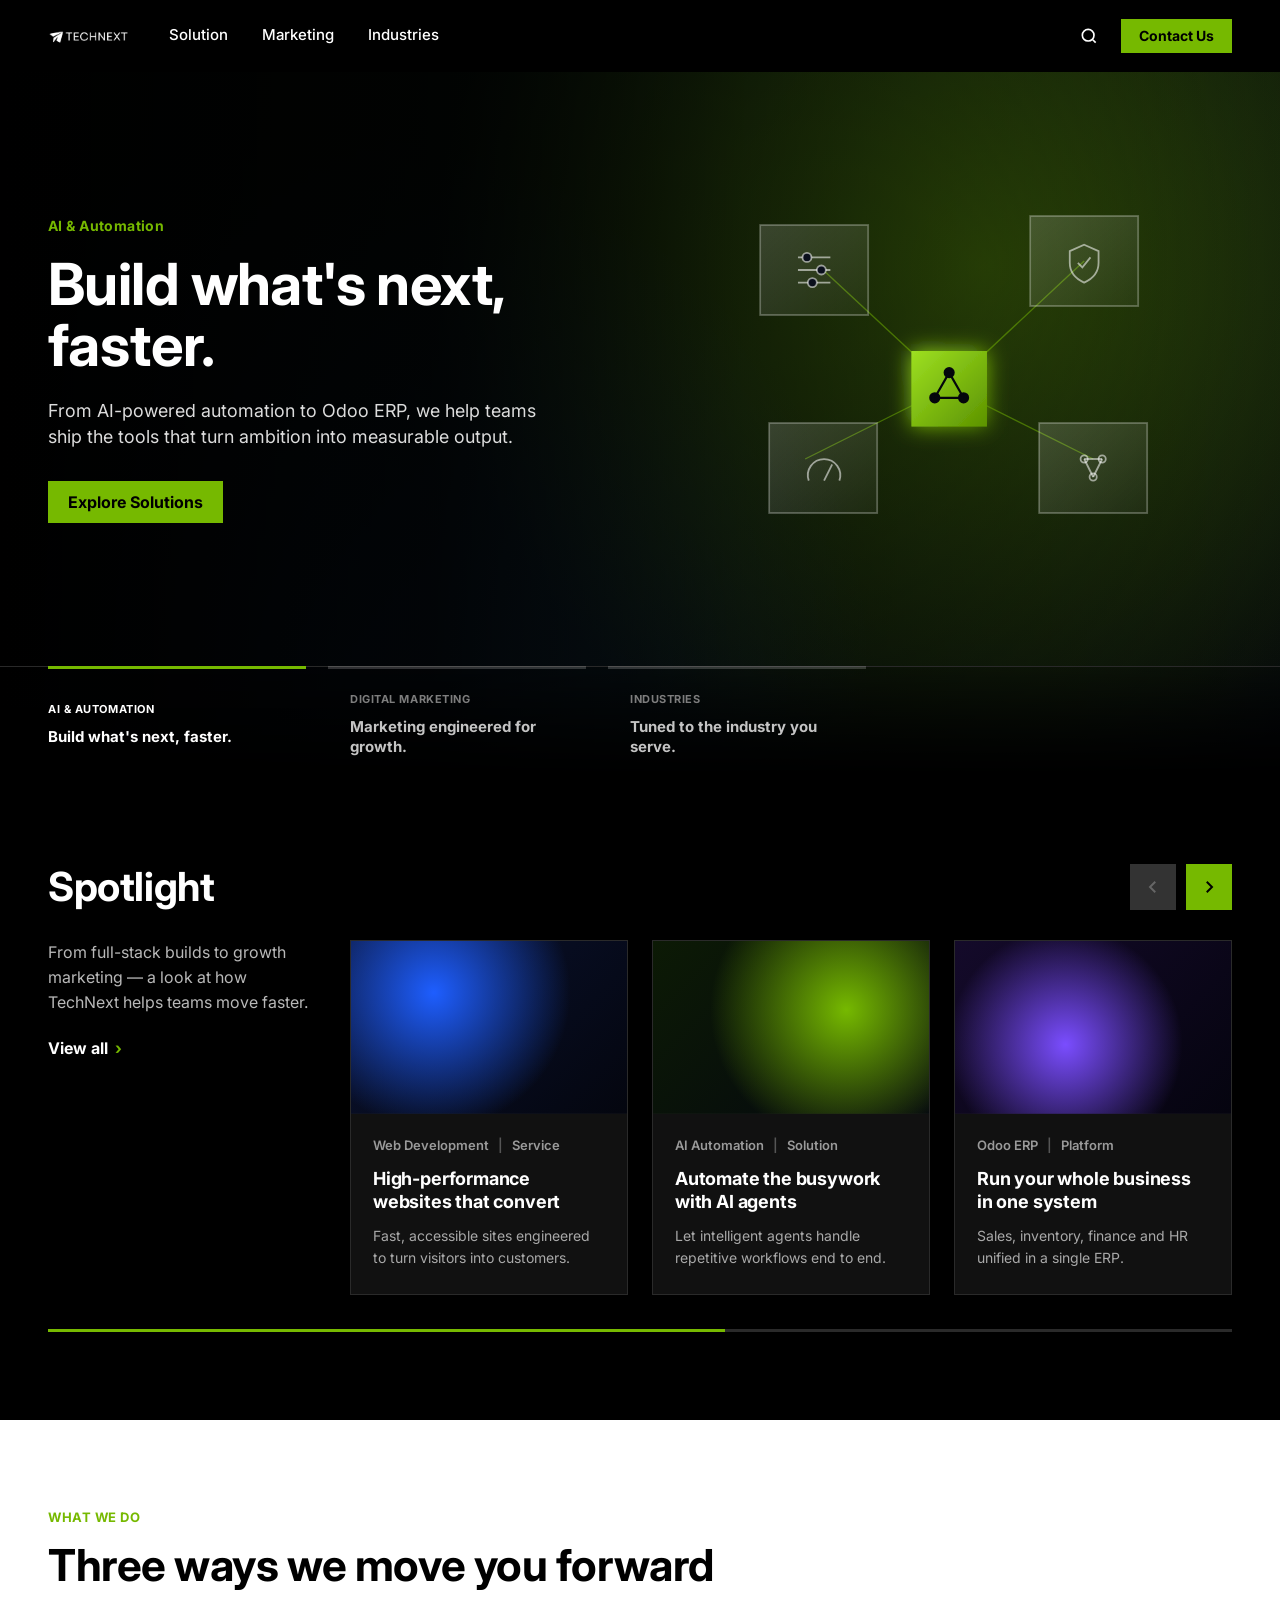
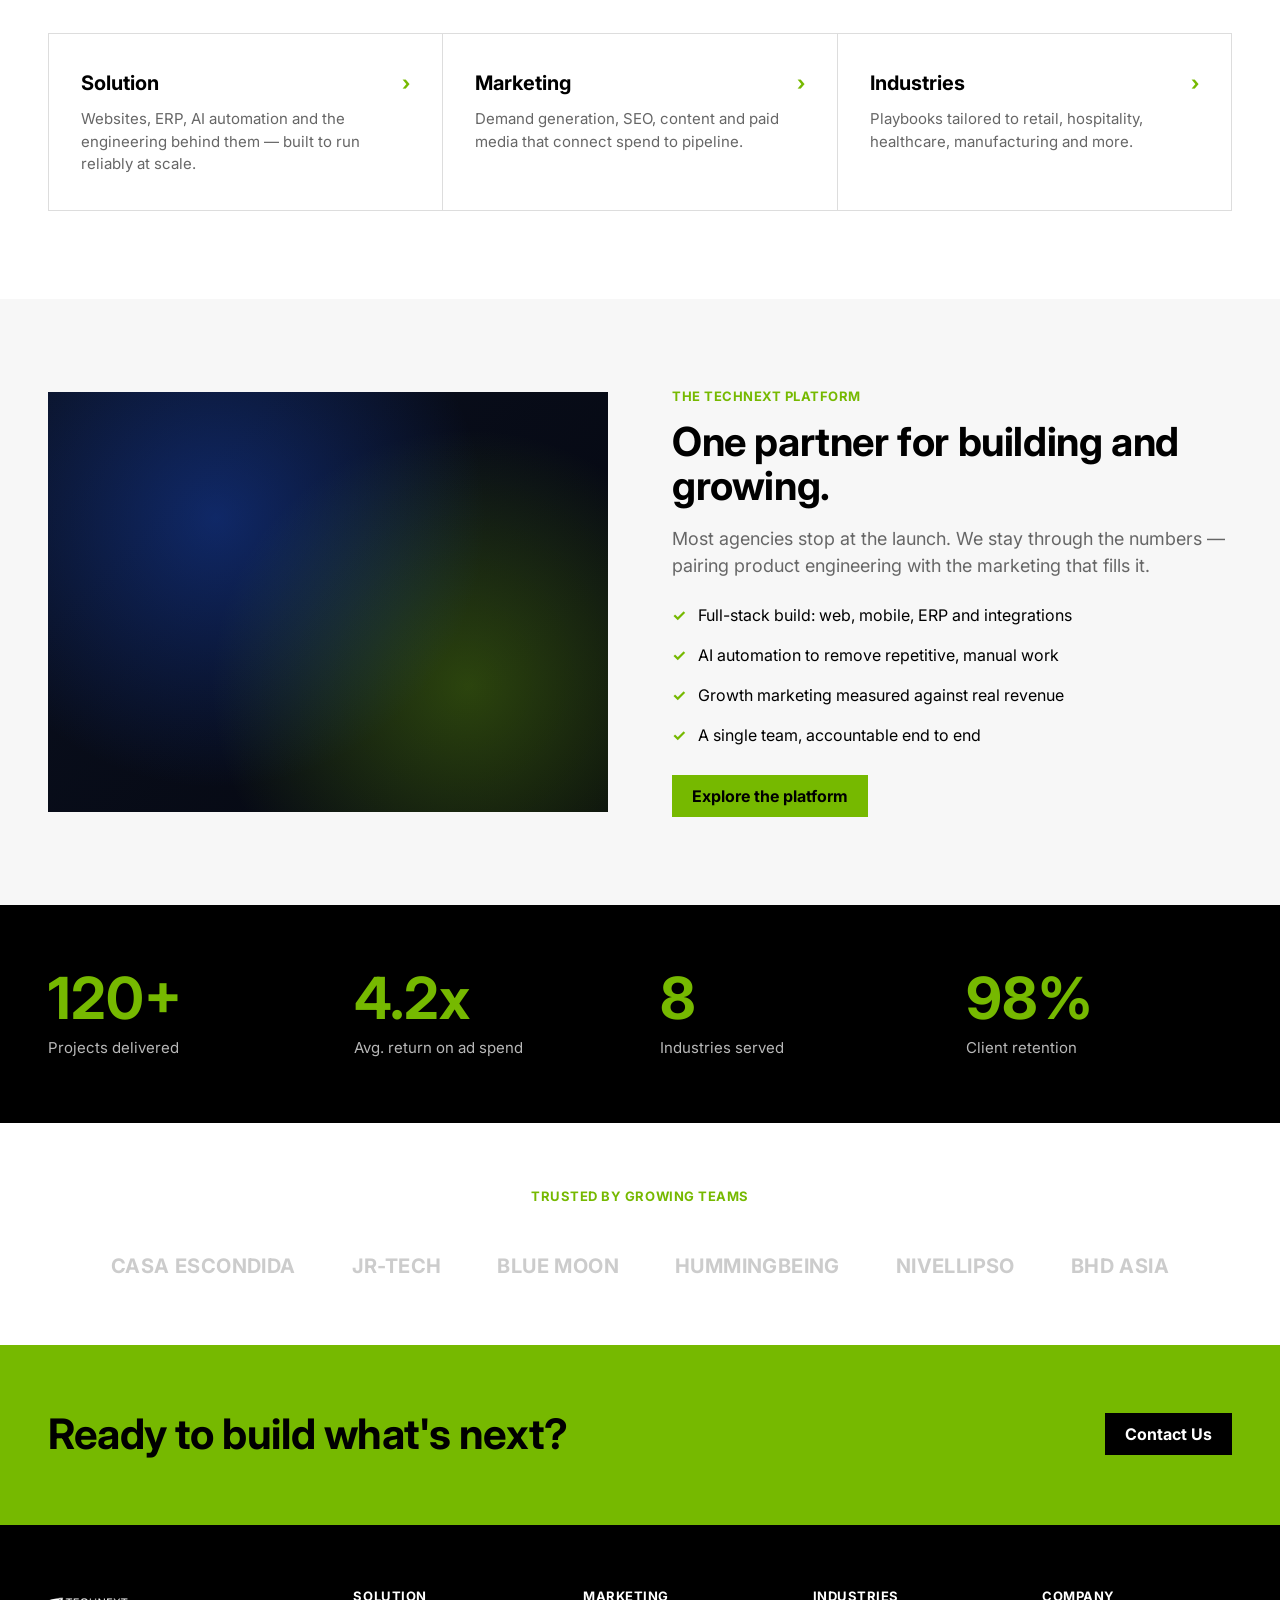
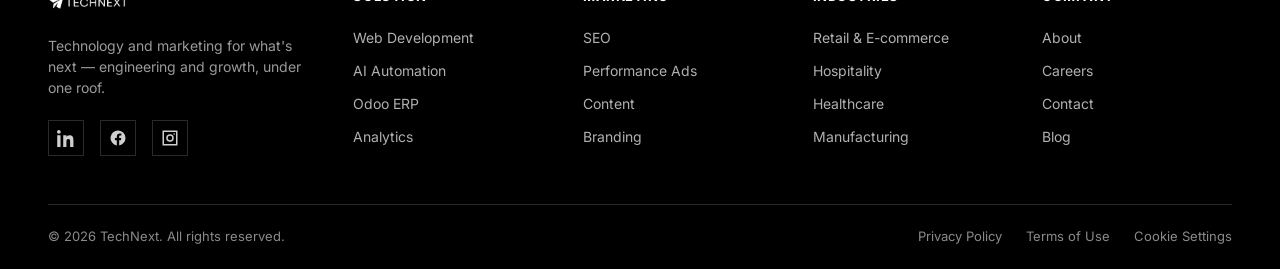
==== index.html @ 310c5b6b "TechNext Website v3 — NVIDIA-style site (home, solution, marketing, industries, contact, privacy, te" ====
<!DOCTYPE html>
<html lang="en">
<head>
<meta charset="UTF-8" />
<meta name="viewport" content="width=device-width, initial-scale=1.0" />
<title>TechNext — Technology & Marketing for What's Next</title>
<meta name="description" content="TechNext builds websites, ERP, AI automation and growth marketing for ambitious businesses across Southeast Asia." />
<link rel="preconnect" href="https://fonts.googleapis.com" />
<link rel="preconnect" href="https://fonts.gstatic.com" crossorigin />
<link href="https://fonts.googleapis.com/css2?family=Inter:wght@400;500;600;700;800&display=swap" rel="stylesheet" />
<link rel="stylesheet" href="css/style.css" />
</head>
<body>

<!-- ===================== HEADER ===================== -->
<header class="header" data-header>
  <div class="header__inner">
    <a class="brand" href="index.html" aria-label="TechNext home">
      <img src="assets/technext-logo-white.png" alt="TechNext" />
    </a>
    <nav class="nav">
      <a href="solution.html">Solution</a>
      <a href="marketing.html">Marketing</a>
      <a href="industries.html">Industries</a>
    </nav>
    <div class="header__right">
      <a href="#" class="icon-btn" aria-label="Search">
        <svg width="20" height="20" viewBox="0 0 24 24" fill="none" stroke="currentColor" stroke-width="2"><circle cx="11" cy="11" r="7"/><path d="m20 20-3.5-3.5"/></svg>
      </a>
      <a href="contact.html" class="btn btn--primary">Contact Us</a>
    </div>
    <button class="hamburger" data-drawer-open aria-label="Open menu">
      <svg width="26" height="26" viewBox="0 0 24 24" fill="none" stroke="currentColor" stroke-width="2"><path d="M3 6h18M3 12h18M3 18h18"/></svg>
    </button>
  </div>
</header>

<!-- mobile drawer -->
<div class="drawer" data-drawer>
  <div class="drawer__panel">
    <div class="drawer__head">
      <img src="assets/technext-logo-white.png" alt="TechNext" />
      <button class="icon-btn" data-drawer-close aria-label="Close menu">
        <svg width="26" height="26" viewBox="0 0 24 24" fill="none" stroke="currentColor" stroke-width="2"><path d="M6 6l12 12M18 6L6 18"/></svg>
      </button>
    </div>
    <nav class="drawer__nav">
      <a href="solution.html">Solution</a>
      <a href="marketing.html">Marketing</a>
      <a href="industries.html">Industries</a>
    </nav>
    <a href="contact.html" class="btn btn--primary" data-drawer-close>Contact Us</a>
  </div>
</div>

<!-- ===================== HERO (homepage transition) ===================== -->
<section class="hero" data-hero aria-label="Featured">
  <!-- per-category background images (cross-fade with the active slide) -->
  <div class="hero__bg active" style="background-image:radial-gradient(circle at 74% 30%,#76b90066,transparent 46%),radial-gradient(circle at 28% 82%,#1e5eff33,transparent 45%),linear-gradient(120deg,#04100a 0%,#0a150d 55%,#04060c 100%);"></div>
  <div class="hero__bg" style="background-image:radial-gradient(circle at 76% 34%,#00b3c666,transparent 46%),radial-gradient(circle at 24% 78%,#1e5eff44,transparent 45%),linear-gradient(120deg,#04101a 0%,#06121c 55%,#03060c 100%);"></div>
  <div class="hero__bg" style="background-image:radial-gradient(circle at 70% 28%,#7a4dff66,transparent 46%),radial-gradient(circle at 28% 80%,#1e5eff44,transparent 45%),linear-gradient(120deg,#0a0820 0%,#080b1c 55%,#040209 100%);"></div>
  <div class="hero__scrim"></div>
  <div class="hero__inner">
    <div class="hero__stage">
      <!-- slide 1 -->
      <div class="hero__slide active">
        <div class="hero__cat">AI &amp; Automation</div>
        <h1 class="hero__title">Build what's next, faster.</h1>
        <p class="hero__desc">From AI-powered automation to Odoo ERP, we help teams ship the tools that turn ambition into measurable output.</p>
        <div class="hero__cta"><a href="solution.html" class="btn btn--primary">Explore Solutions</a></div>
      </div>
      <!-- slide 2 -->
      <div class="hero__slide">
        <div class="hero__cat">Digital Marketing</div>
        <h1 class="hero__title">Marketing engineered for growth.</h1>
        <p class="hero__desc">Performance campaigns, content and SEO built on data — so every dollar you spend is one you can trace to results.</p>
        <div class="hero__cta"><a href="marketing.html" class="btn btn--primary">See Marketing</a></div>
      </div>
      <!-- slide 3 -->
      <div class="hero__slide">
        <div class="hero__cat">Industries</div>
        <h1 class="hero__title">Tuned to the industry you serve.</h1>
        <p class="hero__desc">Retail, hospitality, healthcare and manufacturing — solutions shaped around how your sector actually works.</p>
        <div class="hero__cta"><a href="industries.html" class="btn btn--primary">View Industries</a></div>
      </div>
    </div>

    <!-- right visual: glass panels + glowing core (approximates NVIDIA's composite) -->
    <div class="hero__viz" aria-hidden="true">
      <svg viewBox="0 0 560 460" xmlns="http://www.w3.org/2000/svg">
        <defs>
          <linearGradient id="glass" x1="0" y1="0" x2="1" y2="1">
            <stop offset="0" stop-color="#ffffff" stop-opacity=".16"/>
            <stop offset="1" stop-color="#ffffff" stop-opacity=".04"/>
          </linearGradient>
          <linearGradient id="core" x1="0" y1="0" x2="1" y2="1">
            <stop offset="0" stop-color="#9de021"/>
            <stop offset="1" stop-color="#5c9300"/>
          </linearGradient>
          <filter id="glow" x="-50%" y="-50%" width="200%" height="200%">
            <feGaussianBlur stdDeviation="12" result="b"/><feMerge><feMergeNode in="b"/><feMergeNode in="SourceGraphic"/></feMerge>
          </filter>
        </defs>
        <!-- connecting lines -->
        <g stroke="#76b900" stroke-opacity=".5" stroke-width="1.5" fill="none">
          <path d="M140 120 L280 250"/><path d="M430 110 L280 250"/>
          <path d="M120 330 L280 250"/><path d="M440 330 L280 250"/>
        </g>
        <!-- glass panels with line icons -->
        <g stroke="#ffffff" stroke-opacity=".55" stroke-width="2" fill="none">
          <rect x="70" y="70" width="120" height="100" fill="url(#glass)" stroke="#ffffff" stroke-opacity=".28"/>
          <g transform="translate(112,102)"><line x1="0" y1="4" x2="36" y2="4"/><circle cx="10" cy="4" r="5" fill="#0a0f1c"/><line x1="0" y1="18" x2="36" y2="18"/><circle cx="26" cy="18" r="5" fill="#0a0f1c"/><line x1="0" y1="32" x2="36" y2="32"/><circle cx="16" cy="32" r="5" fill="#0a0f1c"/></g>
          <rect x="370" y="60" width="120" height="100" fill="url(#glass)" stroke="#ffffff" stroke-opacity=".28"/>
          <g transform="translate(412,90)"><path d="M18 2 L34 9 V22 C34 33 27 40 18 44 C9 40 2 33 2 22 V9 Z"/><path d="M11 22 l5 5 l9 -11"/></g>
          <rect x="80" y="290" width="120" height="100" fill="url(#glass)" stroke="#ffffff" stroke-opacity=".28"/>
          <g transform="translate(122,320)"><path d="M2 34 A18 18 0 1 1 36 34" /><line x1="19" y1="34" x2="28" y2="16"/></g>
          <rect x="380" y="290" width="120" height="100" fill="url(#glass)" stroke="#ffffff" stroke-opacity=".28"/>
          <g transform="translate(422,320)"><circle cx="8" cy="10" r="4"/><circle cx="28" cy="10" r="4"/><circle cx="18" cy="30" r="4"/><line x1="8" y1="10" x2="28" y2="10"/><line x1="8" y1="10" x2="18" y2="30"/><line x1="28" y1="10" x2="18" y2="30"/></g>
        </g>
        <!-- glowing core -->
        <g filter="url(#glow)">
          <rect x="238" y="210" width="84" height="84" fill="url(#core)"/>
        </g>
        <g stroke="#04060c" stroke-width="2.4" fill="none" transform="translate(280,252)">
          <circle cx="0" cy="-18" r="5" fill="#04060c"/><circle cx="-16" cy="10" r="5" fill="#04060c"/><circle cx="16" cy="10" r="5" fill="#04060c"/>
          <path d="M0 -18 L-16 10 M0 -18 L16 10 M-16 10 L16 10"/>
        </g>
      </svg>
    </div>
  </div>

  <!-- bottom story strip = the transition control -->
  <div class="hero__strip">
    <div class="hero__strip-inner">
      <button class="hero__tab active" type="button">
        <span class="bar"><span></span></span>
        <span class="t-cat">AI &amp; Automation</span>
        <span class="t-hl">Build what's next, faster.</span>
      </button>
      <button class="hero__tab" type="button">
        <span class="bar"><span></span></span>
        <span class="t-cat">Digital Marketing</span>
        <span class="t-hl">Marketing engineered for growth.</span>
      </button>
      <button class="hero__tab" type="button">
        <span class="bar"><span></span></span>
        <span class="t-cat">Industries</span>
        <span class="t-hl">Tuned to the industry you serve.</span>
      </button>
    </div>
  </div>
</section>

<!-- ===================== SPOTLIGHT CAROUSEL ===================== -->
<section class="section spotlight bg-dark">
  <div class="container">
    <div class="carousel reveal" data-carousel>
      <div class="spotlight__head">
        <h2>Spotlight</h2>
        <div class="carousel__nav">
          <button class="carousel__btn carousel__btn--prev" aria-label="Previous"><svg width="18" height="18" viewBox="0 0 24 24" fill="none" stroke="currentColor" stroke-width="2.6"><path d="M15 5l-7 7 7 7"/></svg></button>
          <button class="carousel__btn carousel__btn--next" aria-label="Next"><svg width="18" height="18" viewBox="0 0 24 24" fill="none" stroke="currentColor" stroke-width="2.6"><path d="M9 5l7 7-7 7"/></svg></button>
        </div>
      </div>
      <div class="carousel__viewport">
        <div class="carousel__track">

          <div class="carousel__intro">
            <p>From full-stack builds to growth marketing — a look at how TechNext helps teams move faster.</p>
            <a href="solution.html" class="btn-link">View all <span class="arw">&rsaquo;</span></a>
          </div>

          <a class="card" href="solution.html">
            <div class="card__media"><div class="img" style="background-image:radial-gradient(circle at 30% 30%,#1e5eff,transparent 60%),linear-gradient(135deg,#0a1230,#04060f);"></div></div>
            <div class="card__body">
              <div class="card__meta">Web Development <span class="sep">|</span> Service</div>
              <h3 class="card__title">High-performance websites that convert</h3>
              <p class="card__desc">Fast, accessible sites engineered to turn visitors into customers.</p>
            </div>
          </a>

          <a class="card" href="solution.html">
            <div class="card__media"><div class="img" style="background-image:radial-gradient(circle at 70% 40%,#76b900,transparent 62%),linear-gradient(135deg,#0c1a05,#04070f);"></div></div>
            <div class="card__body">
              <div class="card__meta">AI Automation <span class="sep">|</span> Solution</div>
              <h3 class="card__title">Automate the busywork with AI agents</h3>
              <p class="card__desc">Let intelligent agents handle repetitive workflows end to end.</p>
            </div>
          </a>

          <a class="card" href="solution.html">
            <div class="card__media"><div class="img" style="background-image:radial-gradient(circle at 40% 60%,#7a4dff,transparent 60%),linear-gradient(135deg,#140a2a,#05040f);"></div></div>
            <div class="card__body">
              <div class="card__meta">Odoo ERP <span class="sep">|</span> Platform</div>
              <h3 class="card__title">Run your whole business in one system</h3>
              <p class="card__desc">Sales, inventory, finance and HR unified in a single ERP.</p>
            </div>
          </a>

          <a class="card" href="marketing.html">
            <div class="card__media"><div class="img" style="background-image:radial-gradient(circle at 60% 30%,#00b3c6,transparent 60%),linear-gradient(135deg,#04181c,#04070f);"></div></div>
            <div class="card__body">
              <div class="card__meta">Performance Ads <span class="sep">|</span> Marketing</div>
              <h3 class="card__title">Paid media that pays its way back</h3>
              <p class="card__desc">Campaigns managed to ROAS, not vanity metrics.</p>
            </div>
          </a>

          <a class="card" href="marketing.html">
            <div class="card__media"><div class="img" style="background-image:radial-gradient(circle at 35% 45%,#ff5a3c,transparent 60%),linear-gradient(135deg,#210a06,#0a0407);"></div></div>
            <div class="card__body">
              <div class="card__meta">Branding <span class="sep">|</span> Service</div>
              <h3 class="card__title">Identity systems built to scale</h3>
              <p class="card__desc">Logos, guidelines and assets that stay consistent everywhere.</p>
            </div>
          </a>

          <a class="card" href="solution.html">
            <div class="card__media"><div class="img" style="background-image:radial-gradient(circle at 65% 55%,#76b900,transparent 60%),linear-gradient(135deg,#08130a,#04060c);"></div></div>
            <div class="card__body">
              <div class="card__meta">Analytics <span class="sep">|</span> Solution</div>
              <h3 class="card__title">See what's working, in real time</h3>
              <p class="card__desc">Dashboards that turn scattered data into clear decisions.</p>
            </div>
          </a>

        </div>
      </div>
      <div class="carousel__progress"><span></span></div>
    </div>
  </div>
</section>

<!-- ===================== QUICK LINKS ===================== -->
<section class="section">
  <div class="container">
    <div class="section-head reveal">
      <div class="eyebrow">What we do</div>
      <h2>Three ways we move you forward</h2>
    </div>
    <div class="qlinks reveal">
      <a class="qlink" href="solution.html">
        <div class="qlink__title">Solution <span class="arw">&rsaquo;</span></div>
        <p>Websites, ERP, AI automation and the engineering behind them — built to run reliably at scale.</p>
      </a>
      <a class="qlink" href="marketing.html">
        <div class="qlink__title">Marketing <span class="arw">&rsaquo;</span></div>
        <p>Demand generation, SEO, content and paid media that connect spend to pipeline.</p>
      </a>
      <a class="qlink" href="industries.html">
        <div class="qlink__title">Industries <span class="arw">&rsaquo;</span></div>
        <p>Playbooks tailored to retail, hospitality, healthcare, manufacturing and more.</p>
      </a>
    </div>
  </div>
</section>

<!-- ===================== FEATURE SPLIT ===================== -->
<section class="section bg-gray">
  <div class="container">
    <div class="split">
      <div class="split__media reveal" style="background-image:radial-gradient(circle at 30% 30%,#1e5eff55,transparent 55%),radial-gradient(circle at 75% 70%,#76b90055,transparent 50%),linear-gradient(135deg,#0a1020,#05070f);"></div>
      <div class="reveal" data-d="1">
        <div class="eyebrow">The TechNext platform</div>
        <h2>One partner for building and growing.</h2>
        <p>Most agencies stop at the launch. We stay through the numbers — pairing product engineering with the marketing that fills it.</p>
        <ul class="feature-list">
          <li><span class="tick">&#10003;</span> Full-stack build: web, mobile, ERP and integrations</li>
          <li><span class="tick">&#10003;</span> AI automation to remove repetitive, manual work</li>
          <li><span class="tick">&#10003;</span> Growth marketing measured against real revenue</li>
          <li><span class="tick">&#10003;</span> A single team, accountable end to end</li>
        </ul>
        <a href="solution.html" class="btn btn--primary">Explore the platform</a>
      </div>
    </div>
  </div>
</section>

<!-- ===================== STATS ===================== -->
<section class="section bg-dark section--tight">
  <div class="container">
    <div class="stats">
      <div class="stat reveal"><div class="stat__num">120+</div><div class="stat__label">Projects delivered</div></div>
      <div class="stat reveal" data-d="1"><div class="stat__num">4.2x</div><div class="stat__label">Avg. return on ad spend</div></div>
      <div class="stat reveal" data-d="2"><div class="stat__num">8</div><div class="stat__label">Industries served</div></div>
      <div class="stat reveal" data-d="3"><div class="stat__num">98%</div><div class="stat__label">Client retention</div></div>
    </div>
  </div>
</section>

<!-- ===================== LOGOS ===================== -->
<section class="section section--tight">
  <div class="container">
    <div class="section-head reveal" style="text-align:center;margin-inline:auto;">
      <div class="eyebrow">Trusted by growing teams</div>
    </div>
    <div class="logos reveal">
      <span>CASA ESCONDIDA</span><span>JR-TECH</span><span>BLUE MOON</span><span>HUMMINGBEING</span><span>NIVELLIPSO</span><span>BHD ASIA</span>
    </div>
  </div>
</section>

<!-- ===================== CTA BAND ===================== -->
<section class="cta-band" id="contact">
  <div class="container inner">
    <h2>Ready to build what's next?</h2>
    <a href="contact.html" class="btn btn--dark">Contact Us</a>
  </div>
</section>

<!-- ===================== FOOTER ===================== -->
<footer class="footer">
  <div class="container">
    <div class="footer__top">
      <div class="footer__brand">
        <img src="assets/technext-logo-white.png" alt="TechNext" />
        <p>Technology and marketing for what's next — engineering and growth, under one roof.</p>
        <div class="footer__social">
          <a href="#" aria-label="LinkedIn"><svg width="18" height="18" viewBox="0 0 24 24" fill="currentColor"><path d="M4.98 3.5A2.5 2.5 0 1 1 0 3.5a2.5 2.5 0 0 1 4.98 0zM.3 8.3h4.4V24H.3zM8.3 8.3h4.2v2.15h.06c.58-1.1 2-2.25 4.12-2.25 4.4 0 5.22 2.9 5.22 6.68V24h-4.4v-6.9c0-1.65-.03-3.77-2.3-3.77-2.3 0-2.65 1.8-2.65 3.65V24H8.3z"/></svg></a>
          <a href="#" aria-label="Facebook"><svg width="18" height="18" viewBox="0 0 24 24" fill="currentColor"><path d="M22 12a10 10 0 1 0-11.56 9.88v-6.99H7.9V12h2.54V9.8c0-2.5 1.49-3.89 3.77-3.89 1.09 0 2.24.2 2.24.2v2.46h-1.26c-1.24 0-1.63.77-1.63 1.56V12h2.78l-.44 2.89h-2.34v6.99A10 10 0 0 0 22 12z"/></svg></a>
          <a href="#" aria-label="Instagram"><svg width="18" height="18" viewBox="0 0 24 24" fill="none" stroke="currentColor" stroke-width="2"><rect x="3" y="3" width="18" height="18"/><circle cx="12" cy="12" r="4"/><circle cx="17.5" cy="6.5" r="1" fill="currentColor" stroke="none"/></svg></a>
        </div>
      </div>
      <div class="footer__col">
        <h4>Solution</h4>
        <a href="solution.html">Web Development</a>
        <a href="solution.html">AI Automation</a>
        <a href="solution.html">Odoo ERP</a>
        <a href="solution.html">Analytics</a>
      </div>
      <div class="footer__col">
        <h4>Marketing</h4>
        <a href="marketing.html">SEO</a>
        <a href="marketing.html">Performance Ads</a>
        <a href="marketing.html">Content</a>
        <a href="marketing.html">Branding</a>
      </div>
      <div class="footer__col">
        <h4>Industries</h4>
        <a href="industries.html">Retail &amp; E-commerce</a>
        <a href="industries.html">Hospitality</a>
        <a href="industries.html">Healthcare</a>
        <a href="industries.html">Manufacturing</a>
      </div>
      <div class="footer__col">
        <h4>Company</h4>
        <a href="#">About</a>
        <a href="#">Careers</a>
        <a href="contact.html">Contact</a>
        <a href="#">Blog</a>
      </div>
    </div>
    <div class="footer__bottom">
      <div>&copy; 2026 TechNext. All rights reserved.</div>
      <nav>
        <a href="privacy.html">Privacy Policy</a>
        <a href="terms.html">Terms of Use</a>
        <a href="privacy.html#cookies">Cookie Settings</a>
      </nav>
    </div>
  </div>
</footer>

<script src="js/main.js"></script>
</body>
</html>
---- css/style.css ----
/* ==========================================================================
   TechNext — NVIDIA-style design system
   Reference: www.nvidia.com  (green #76B900, NVIDIA Sans -> Inter/Arial,
   sharp corners, bold black-on-green buttons, dark global nav)
   ========================================================================== */

/* ---------- Reset ---------- */
*,
*::before,
*::after { box-sizing: border-box; }

* { margin: 0; padding: 0; }

html { scroll-behavior: smooth; -webkit-text-size-adjust: 100%; }

img, svg, video { display: block; max-width: 100%; }

a { color: inherit; text-decoration: none; }

button { font: inherit; cursor: pointer; border: none; background: none; }

ul { list-style: none; }

/* ---------- Design tokens ---------- */
:root {
  /* NVIDIA-exact brand */
  --green: #76b900;          /* rgb(118,185,0)  */
  --green-hover: #8bd60a;    /* brighter on hover, like NVIDIA */
  --green-dark: #5c9300;

  --black: #000000;
  --near-black: #0a0a0a;
  --surface: #111111;
  --surface-2: #1a1a1a;

  --white: #ffffff;
  --gray-100: #f7f7f7;
  --gray-200: #eaeaea;
  --gray-300: #cccccc;
  --gray-500: #767676;
  --gray-600: #666666;       /* NVIDIA utility text color */
  --gray-700: #444444;

  --line: #dddddd;
  --line-dark: #2a2a2a;

  /* NVIDIA Sans -> the site's real fallback is Arial/Helvetica.
     Inter is the closest free neo-grotesque match. */
  --font: "Inter", "NVIDIA Sans", Arial, Helvetica, sans-serif;

  --maxw: 1440px;
  --gutter: 48px;
  --header-h: 72px;

  --ease: cubic-bezier(0.22, 0.61, 0.36, 1);
}

/* ---------- Base ---------- */
body {
  font-family: var(--font);
  color: var(--black);
  background: var(--white);
  line-height: 1.5;
  font-size: 16px;
  -webkit-font-smoothing: antialiased;
  text-rendering: optimizeLegibility;
}

.container {
  width: 100%;
  max-width: var(--maxw);
  margin-inline: auto;
  padding-inline: var(--gutter);
}

.eyebrow {
  font-size: 13px;
  font-weight: 700;
  letter-spacing: 0.04em;
  text-transform: uppercase;
  color: var(--green);
  margin-bottom: 14px;
}

h1, h2, h3, h4 { font-weight: 700; line-height: 1.08; letter-spacing: -0.01em; }

.section { padding: 88px 0; }
.section--tight { padding: 64px 0; }
.section-head { max-width: 720px; margin-bottom: 44px; }
.section-head h2 { font-size: clamp(30px, 4vw, 44px); }
.section-head p { margin-top: 16px; color: var(--gray-600); font-size: 18px; }

.bg-dark { background: var(--black); color: var(--white); }
.bg-dark .section-head p { color: #b8b8b8; }
.bg-gray { background: var(--gray-100); }

/* ==========================================================================
   Buttons  (copied from NVIDIA: sharp corners, bold, black-on-green)
   ========================================================================== */
.btn {
  display: inline-flex;
  align-items: center;
  gap: 8px;
  font-size: 16px;
  font-weight: 700;
  line-height: 1;
  padding: 13px 20px;
  border-radius: 0;                 /* NVIDIA uses 0 — no round corners */
  transition: background-color .18s var(--ease), color .18s var(--ease),
              border-color .18s var(--ease), transform .18s var(--ease);
  white-space: nowrap;
}
.btn--primary { background: var(--green); color: var(--black); }
.btn--primary:hover { background: var(--green-hover); }

.btn--dark { background: var(--black); color: var(--white); }
.btn--dark:hover { background: #333; }

.btn--outline {
  background: transparent;
  color: var(--black);
  border: 1px solid var(--black);
}
.btn--outline:hover { background: var(--black); color: var(--white); }

.bg-dark .btn--outline { color: var(--white); border-color: var(--white); }
.bg-dark .btn--outline:hover { background: var(--white); color: var(--black); }

/* Text/ghost CTA with arrow — NVIDIA "Learn More >" style */
.btn-link {
  display: inline-flex;
  align-items: center;
  gap: 7px;
  font-size: 16px;
  font-weight: 700;
  color: var(--black);
}
.btn-link .arw { color: var(--green); transition: transform .18s var(--ease); font-weight: 700; }
.btn-link:hover .arw { transform: translateX(4px); }
.bg-dark .btn-link { color: var(--white); }

/* ==========================================================================
   Header — dark global nav, sticky
   ========================================================================== */
.header {
  position: sticky;
  top: 0;
  z-index: 1000;
  background: var(--black);
  height: var(--header-h);
  display: flex;
  align-items: center;
  border-bottom: 1px solid transparent;
  transition: box-shadow .2s var(--ease);
}
.header.is-scrolled { box-shadow: 0 1px 0 rgba(255,255,255,.08), 0 8px 24px rgba(0,0,0,.4); }

.header__inner {
  width: 100%;
  max-width: var(--maxw);
  margin-inline: auto;
  padding-inline: var(--gutter);
  display: flex;
  align-items: center;
  gap: 40px;
}
.brand { display: flex; align-items: center; flex-shrink: 0; }
.brand img { height: 26px; width: auto; }

.nav { display: flex; align-items: center; gap: 34px; }
.nav a {
  position: relative;
  color: var(--white);
  font-size: 15px;
  font-weight: 500;
  padding: 26px 0;
  transition: color .15s var(--ease);
}
.nav a::after {
  content: "";
  position: absolute;
  left: 0; right: 0; bottom: 18px;
  height: 3px;
  background: var(--green);
  transform: scaleX(0);
  transform-origin: left;
  transition: transform .2s var(--ease);
}
.nav a:hover { color: var(--green); }
.nav a:hover::after,
.nav a.active::after { transform: scaleX(1); }
.nav a.active { color: var(--white); }

.header__right { margin-left: auto; display: flex; align-items: center; gap: 20px; }
.icon-btn {
  color: var(--white);
  display: inline-flex;
  align-items: center;
  justify-content: center;
  width: 24px; height: 24px;
  transition: color .15s var(--ease);
}
.icon-btn:hover { color: var(--green); }
.header .btn--primary { padding: 10px 18px; font-size: 14px; }

.hamburger { display: none; color: var(--white); width: 28px; height: 28px; }

/* ==========================================================================
   Hero — the "homepage transition"  (text left / visual right / story strip)
   ========================================================================== */
.hero {
  position: relative;
  background: var(--black);
  overflow: hidden;
}
.hero__bg {
  position: absolute; inset: 0; z-index: 0;
  background-size: cover; background-position: center;
  opacity: 0; visibility: hidden;
  transform: scale(1.05);
  transition: opacity 1s var(--ease), visibility 1s var(--ease), transform 7s linear;
}
.hero__bg.active { opacity: 1; visibility: visible; transform: scale(1.12); } /* per-category image + slow drift */
.hero__scrim {
  position: absolute; inset: 0; z-index: 1;
  background: linear-gradient(90deg, #000 0%, rgba(0,0,0,.86) 34%, rgba(0,0,0,.45) 58%, rgba(0,0,0,.1) 100%);
}
.hero__inner {
  position: relative; z-index: 2;
  max-width: var(--maxw);
  margin-inline: auto;
  padding: 0 var(--gutter);
  display: grid;
  grid-template-columns: 1.02fr 1fr;
  align-items: center;
  gap: 40px;
  min-height: clamp(480px, 66vh, 660px);
}

/* left text column — slides cross-fade in place */
.hero__stage { position: relative; }
.hero__slide {
  position: absolute; inset: 0;
  display: flex; flex-direction: column; justify-content: center;
  opacity: 0; visibility: hidden;
  transition: opacity .6s var(--ease), visibility .6s var(--ease);
}
.hero__slide.active { position: relative; opacity: 1; visibility: visible; }
.hero__cat {
  font-size: 14px; font-weight: 700; letter-spacing: .03em;
  color: var(--green); margin-bottom: 18px;
}
.hero__title {
  color: var(--white);
  font-size: clamp(36px, 4.6vw, 58px);
  line-height: 1.05; margin-bottom: 22px;
}
.hero__desc {
  color: #dcdcdc;
  font-size: clamp(16px, 1.4vw, 19px);
  max-width: 520px; margin-bottom: 30px;
}
/* entrance motion per active slide */
.hero__slide .hero__cat,
.hero__slide .hero__title,
.hero__slide .hero__desc,
.hero__slide .hero__cta {
  opacity: 0; transform: translateY(20px);
  transition: opacity .6s var(--ease), transform .6s var(--ease);
}
.hero__slide.active .hero__cat   { opacity: 1; transform: none; transition-delay: .12s; }
.hero__slide.active .hero__title { opacity: 1; transform: none; transition-delay: .22s; }
.hero__slide.active .hero__desc  { opacity: 1; transform: none; transition-delay: .32s; }
.hero__slide.active .hero__cta   { opacity: 1; transform: none; transition-delay: .42s; }

/* right visual — glass panels + glowing core (approximates NVIDIA's composite) */
.hero__viz { position: relative; height: clamp(340px, 46vh, 470px); }
.hero__viz svg { width: 100%; height: 100%; display: block; }

/* bottom story strip — the transition control */
.hero__strip {
  position: relative; z-index: 2;
  border-top: 1px solid rgba(255,255,255,.16);
  background: linear-gradient(180deg, rgba(0,0,0,.2), #000);
}
.hero__strip-inner {
  max-width: var(--maxw); margin-inline: auto;
  padding-inline: var(--gutter);
  display: flex; gap: 0;
}
.hero__tab {
  flex: 1 1 0; max-width: 280px;
  text-align: left;
  padding: 18px 22px 20px 0;
  position: relative;
  color: #9a9a9a;
}
.hero__tab + .hero__tab { padding-left: 22px; }
.hero__tab .bar {
  position: absolute; top: -1px; left: 0; right: 22px;
  height: 3px; background: rgba(255,255,255,.18);
  overflow: hidden;
}
.hero__tab:first-child .bar { left: 0; }
.hero__tab .bar span {
  display: block; height: 100%; width: 100%;
  background: var(--green); transform: scaleX(0); transform-origin: left;
}
.hero__tab.active .bar span { animation: heroFill 6s linear forwards; }
.hero__tab .t-cat {
  font-size: 11px; font-weight: 700; letter-spacing: .05em; text-transform: uppercase;
  color: #7d7d7d;
}
.hero__tab.active .t-cat { color: var(--white); }
.hero__tab .t-hl {
  margin-top: 8px; font-size: 15px; font-weight: 700; line-height: 1.3; color: #c4c4c4;
  display: -webkit-box; -webkit-line-clamp: 2; -webkit-box-orient: vertical; overflow: hidden;
}
.hero__tab.active .t-hl { color: var(--white); }
.hero__tab:hover .t-hl, .hero__tab:hover .t-cat { color: var(--white); }
@keyframes heroFill { from { transform: scaleX(0);} to { transform: scaleX(1);} }

/* ==========================================================================
   Spotlight carousel — NVIDIA "format section"
   Title + green square arrows top-right · text intro panel · scroll progress
   ========================================================================== */
.spotlight { position: relative; }
.spotlight__head {
  display: flex; align-items: center; justify-content: space-between;
  margin-bottom: 30px; gap: 24px;
}
.spotlight__head h2 { font-size: clamp(28px, 3.4vw, 40px); }

/* green square arrows, top-right */
.carousel__nav { display: flex; gap: 10px; flex-shrink: 0; }
.carousel__btn {
  width: 46px; height: 46px;
  background: var(--green);
  color: var(--black);
  display: flex; align-items: center; justify-content: center;
  transition: background-color .15s var(--ease), color .15s var(--ease);
}
.carousel__btn:hover { background: var(--green-hover); }
.carousel__btn[disabled] { background: #c9c9c9; color: #fff; cursor: default; pointer-events: none; }
.bg-dark .carousel__btn[disabled] { background: #333; color: #666; }

.carousel { position: relative; }
.carousel__viewport { overflow: hidden; }
.carousel__track {
  display: flex;
  gap: 24px;
  transition: transform .55s var(--ease);
  will-change: transform;
}

/* text intro panel = first item in the track */
.carousel__intro {
  flex: 0 0 auto;
  width: calc((100% - 72px) / 4);
  display: flex; flex-direction: column;
  padding-right: 8px;
}
.carousel__intro p { color: var(--gray-600); font-size: 16px; line-height: 1.55; }
.bg-dark .carousel__intro p { color: #b8b8b8; }
.carousel__intro .btn-link { margin-top: 22px; }

.card {
  flex: 0 0 auto;
  width: calc((100% - 72px) / 4);   /* 4 items visible incl. intro */
  background: var(--white);
  border: 1px solid var(--line);
  display: flex;
  flex-direction: column;
}
.bg-dark .card { background: var(--surface); border-color: var(--line-dark); }
.card__media {
  position: relative;
  aspect-ratio: 16 / 10;
  overflow: hidden;
  background: #222;
}
.card__media > .img {
  position: absolute; inset: 0;
  background-size: cover; background-position: center;
  transform: scale(1);
  transition: transform .5s var(--ease);
}
.card:hover .card__media > .img { transform: scale(1.07); }
.card__body { padding: 22px 22px 26px; display: flex; flex-direction: column; flex: 1; }
.card__meta {
  font-size: 13px; font-weight: 600; color: var(--gray-700); margin-bottom: 12px;
}
.bg-dark .card__meta { color: #9a9a9a; }
.card__meta .sep { color: var(--gray-300); margin: 0 6px; }
.bg-dark .card__meta .sep { color: #555; }
.card__title { font-size: 18px; line-height: 1.28; margin-bottom: 12px; }
.bg-dark .card__title { color: var(--white); }
.card:hover .card__title { color: var(--green); }
.card__desc { font-size: 14px; line-height: 1.55; color: var(--gray-600); }
.bg-dark .card__desc { color: #a9a9a9; }

/* scroll progress bar */
.carousel__progress {
  margin-top: 34px; height: 3px; background: var(--gray-200); position: relative;
}
.bg-dark .carousel__progress { background: #2a2a2a; }
.carousel__progress span {
  position: absolute; top: 0; left: 0; height: 100%;
  background: var(--green);
  transition: left .5s var(--ease), width .5s var(--ease);
}

/* ==========================================================================
   Quick links grid
   ========================================================================== */
.qlinks { display: grid; grid-template-columns: repeat(3, 1fr); gap: 1px; background: var(--line); border: 1px solid var(--line); }
.bg-dark .qlinks { background: var(--line-dark); border-color: var(--line-dark); }
.qlink {
  background: var(--white);
  padding: 34px 32px;
  display: flex; flex-direction: column; gap: 10px;
  transition: background-color .18s var(--ease);
}
.bg-dark .qlink { background: var(--near-black); }
.qlink:hover { background: var(--gray-100); }
.bg-dark .qlink:hover { background: var(--surface); }
.qlink__title { display: flex; align-items: center; justify-content: space-between; font-size: 20px; font-weight: 700; }
.qlink__title .arw { color: var(--green); transition: transform .18s var(--ease); }
.qlink:hover .qlink__title .arw { transform: translateX(5px); }
.qlink p { color: var(--gray-600); font-size: 15px; }
.bg-dark .qlink p { color: #a9a9a9; }

/* ==========================================================================
   Feature split
   ========================================================================== */
.split { display: grid; grid-template-columns: 1fr 1fr; align-items: center; gap: 64px; }
.split__media { aspect-ratio: 4 / 3; background-size: cover; background-position: center; }
.split h2 { font-size: clamp(28px, 3.4vw, 40px); margin-bottom: 18px; }
.split p { color: var(--gray-600); font-size: 18px; margin-bottom: 24px; }
.bg-dark .split p { color: #b8b8b8; }
.feature-list { display: flex; flex-direction: column; gap: 16px; margin-bottom: 28px; }
.feature-list li { display: flex; gap: 12px; align-items: flex-start; font-size: 16px; }
.feature-list .tick { color: var(--green); font-weight: 700; flex-shrink: 0; }

/* stat row */
.stats { display: grid; grid-template-columns: repeat(4, 1fr); gap: 40px; }
.stat__num { font-size: clamp(38px, 5vw, 58px); font-weight: 700; color: var(--green); line-height: 1; }
.stat__label { margin-top: 10px; color: var(--gray-600); font-size: 15px; }
.bg-dark .stat__label { color: #b8b8b8; }

/* logos strip */
.logos { display: flex; flex-wrap: wrap; align-items: center; justify-content: center; gap: 26px 56px; }
.logos span { font-size: 20px; font-weight: 700; color: var(--gray-300); letter-spacing: .02em; }

/* ==========================================================================
   CTA band
   ========================================================================== */
.cta-band {
  background: var(--green);
  color: var(--black);
  padding: 66px 0;
}
.cta-band .inner { display: flex; align-items: center; justify-content: space-between; gap: 32px; flex-wrap: wrap; }
.cta-band h2 { font-size: clamp(28px, 3.6vw, 42px); max-width: 760px; }
.cta-band .btn--dark { flex-shrink: 0; }

/* ==========================================================================
   Footer
   ========================================================================== */
.footer { background: var(--black); color: #cfcfcf; border-top: 3px solid var(--green); }
.footer__top { padding: 64px 0 48px; display: grid; grid-template-columns: 1.4fr repeat(4, 1fr); gap: 40px; }
.footer__brand img { height: 26px; margin-bottom: 20px; }
.footer__brand p { color: #9a9a9a; font-size: 14px; max-width: 280px; }
.footer__col h4 { color: var(--white); font-size: 13px; text-transform: uppercase; letter-spacing: .04em; margin-bottom: 18px; }
.footer__col a { display: block; color: #b0b0b0; font-size: 14px; padding: 6px 0; transition: color .15s var(--ease); }
.footer__col a:hover { color: var(--green); }

.footer__social { display: flex; gap: 16px; margin-top: 22px; }
.footer__social a {
  width: 36px; height: 36px; border: 1px solid var(--line-dark);
  display: flex; align-items: center; justify-content: center; color: #cfcfcf;
  transition: all .15s var(--ease);
}
.footer__social a:hover { background: var(--green); color: var(--black); border-color: var(--green); }

.footer__bottom {
  border-top: 1px solid var(--line-dark);
  padding: 22px 0;
  display: flex; align-items: center; justify-content: space-between;
  flex-wrap: wrap; gap: 14px;
  font-size: 13px; color: #8a8a8a;
}
.footer__bottom nav { display: flex; gap: 24px; flex-wrap: wrap; }
.footer__bottom nav a:hover { color: var(--green); }

/* ==========================================================================
   Page hero (interior pages)
   ========================================================================== */
.page-hero {
  background: var(--black);
  color: var(--white);
  padding: 96px 0 84px;
  position: relative;
  overflow: hidden;
}
.page-hero__grid {
  position: absolute; inset: 0;
  background-image:
    radial-gradient(circle at 78% 20%, rgba(118,185,0,.28), transparent 42%),
    linear-gradient(120deg, #000 0%, #0b0b0b 60%, #0f1a00 100%);
}
.page-hero .container { position: relative; }
.page-hero h1 { font-size: clamp(40px, 5.6vw, 68px); max-width: 900px; }
.page-hero p { margin-top: 20px; font-size: clamp(17px, 1.6vw, 21px); color: #d8d8d8; max-width: 640px; }
.page-hero .btn { margin-top: 30px; }

/* ==========================================================================
   Contact page
   ========================================================================== */
.contact-grid { display: grid; grid-template-columns: 1fr 1.15fr; gap: 64px; align-items: start; }
.contact-info h2 { font-size: clamp(24px, 2.6vw, 32px); margin-bottom: 20px; }
.contact-info__list { display: flex; flex-direction: column; gap: 24px; margin-top: 8px; }
.contact-info__item { display: flex; gap: 16px; align-items: flex-start; }
.contact-info__ico {
  width: 44px; height: 44px; flex-shrink: 0;
  background: var(--gray-100); color: var(--green);
  display: flex; align-items: center; justify-content: center;
}
.contact-info__item h4 { font-size: 15px; margin-bottom: 4px; }
.contact-info__item p, .contact-info__item a { color: var(--gray-600); font-size: 15px; }
.contact-info__item a:hover { color: var(--green); }

.contact-form { background: var(--gray-100); padding: 40px; border: 1px solid var(--line); }
.field { margin-bottom: 20px; }
.field label { display: block; font-size: 13px; font-weight: 600; margin-bottom: 8px; }
.field input, .field textarea {
  width: 100%; font: inherit; font-size: 15px;
  padding: 13px 14px; border: 1px solid var(--gray-300);
  background: var(--white); color: var(--black); border-radius: 0;
  transition: border-color .15s var(--ease), box-shadow .15s var(--ease);
}
.field textarea { resize: vertical; min-height: 130px; }
.field input:focus, .field textarea:focus {
  outline: none; border-color: var(--green); box-shadow: 0 0 0 3px rgba(118,185,0,.18);
}
.field-row { display: grid; grid-template-columns: 1fr 1fr; gap: 20px; }
.contact-form .btn { width: 100%; justify-content: center; }
.form-note {
  margin-top: 18px; padding: 14px 16px; font-size: 14px;
  background: rgba(118,185,0,.12); border-left: 3px solid var(--green); color: var(--gray-700);
}

/* ==========================================================================
   Legal / prose pages (privacy, terms)
   ========================================================================== */
.prose { max-width: 800px; }
.prose .updated { color: var(--gray-500); font-size: 14px; margin-bottom: 40px; }
.prose h2 { font-size: 24px; margin: 40px 0 14px; }
.prose h2:first-of-type { margin-top: 0; }
.prose h3 { font-size: 18px; margin: 26px 0 10px; }
.prose p { color: var(--gray-700); margin-bottom: 16px; line-height: 1.7; }
.prose ul { margin: 0 0 16px 0; padding-left: 22px; list-style: disc; }
.prose li { color: var(--gray-700); margin-bottom: 8px; line-height: 1.6; }
.prose a { color: var(--green-dark); text-decoration: underline; }
.prose a:hover { color: var(--green); }

/* ==========================================================================
   Scroll reveal
   ========================================================================== */
.reveal { opacity: 0; transform: translateY(28px); transition: opacity .7s var(--ease), transform .7s var(--ease); }
.reveal.in { opacity: 1; transform: none; }
.reveal[data-d="1"] { transition-delay: .08s; }
.reveal[data-d="2"] { transition-delay: .16s; }
.reveal[data-d="3"] { transition-delay: .24s; }

@media (prefers-reduced-motion: reduce) {
  * { animation: none !important; transition: none !important; }
  .reveal { opacity: 1; transform: none; }
}

/* ==========================================================================
   Mobile nav drawer
   ========================================================================== */
.drawer {
  position: fixed; inset: 0; z-index: 1100;
  background: rgba(0,0,0,.6);
  opacity: 0; visibility: hidden; transition: opacity .25s var(--ease), visibility .25s;
}
.drawer.open { opacity: 1; visibility: visible; }
.drawer__panel {
  position: absolute; top: 0; right: 0; height: 100%; width: min(84vw, 360px);
  background: var(--black); border-left: 1px solid var(--line-dark);
  transform: translateX(100%); transition: transform .3s var(--ease);
  padding: 24px; display: flex; flex-direction: column;
}
.drawer.open .drawer__panel { transform: none; }
.drawer__head { display: flex; align-items: center; justify-content: space-between; margin-bottom: 30px; }
.drawer__head img { height: 24px; }
.drawer__nav a { color: var(--white); font-size: 20px; font-weight: 600; padding: 16px 0; border-bottom: 1px solid var(--line-dark); display: block; }
.drawer__nav a:hover { color: var(--green); }
.drawer .btn { margin-top: 26px; justify-content: center; }

/* ==========================================================================
   Responsive
   ========================================================================== */
@media (max-width: 1180px) {
  .card, .carousel__intro { width: calc((100% - 48px) / 3); }   /* 3 visible */
}
@media (max-width: 1024px) {
  :root { --gutter: 28px; }
  .nav, .header__right .btn, .header__right .icon-btn { display: none; }
  .hamburger { display: inline-flex; }
  .footer__top { grid-template-columns: 1fr 1fr; }
  .split { grid-template-columns: 1fr; gap: 36px; }
  .stats { grid-template-columns: repeat(2, 1fr); gap: 32px; }
  .contact-grid { grid-template-columns: 1fr; gap: 40px; }
  /* hero stacks: text over visual */
  .hero__inner { grid-template-columns: 1fr; gap: 0; min-height: 0; padding-top: 64px; padding-bottom: 40px; }
  .hero__viz { display: none; }
  .hero__scrim { background: linear-gradient(180deg, rgba(0,0,0,.35), rgba(0,0,0,.7)); }
}
@media (max-width: 768px) {
  .section { padding: 60px 0; }
  .card, .carousel__intro { width: calc((100% - 24px) / 2); }    /* 2 visible */
  .qlinks { grid-template-columns: 1fr; }
  .cta-band .inner { flex-direction: column; align-items: flex-start; }
  /* story strip scrolls horizontally on small screens */
  .hero__strip-inner { overflow-x: auto; -webkit-overflow-scrolling: touch; }
  .hero__tab { flex: 0 0 200px; }
}
@media (max-width: 560px) {
  .card, .carousel__intro { width: calc((100% - 12px) / 1.15); }
  .footer__top { grid-template-columns: 1fr; }
  .stats { grid-template-columns: 1fr 1fr; }
  .footer__bottom { flex-direction: column; align-items: flex-start; }
  .field-row { grid-template-columns: 1fr; gap: 0; }
  .contact-form { padding: 26px 20px; }
}
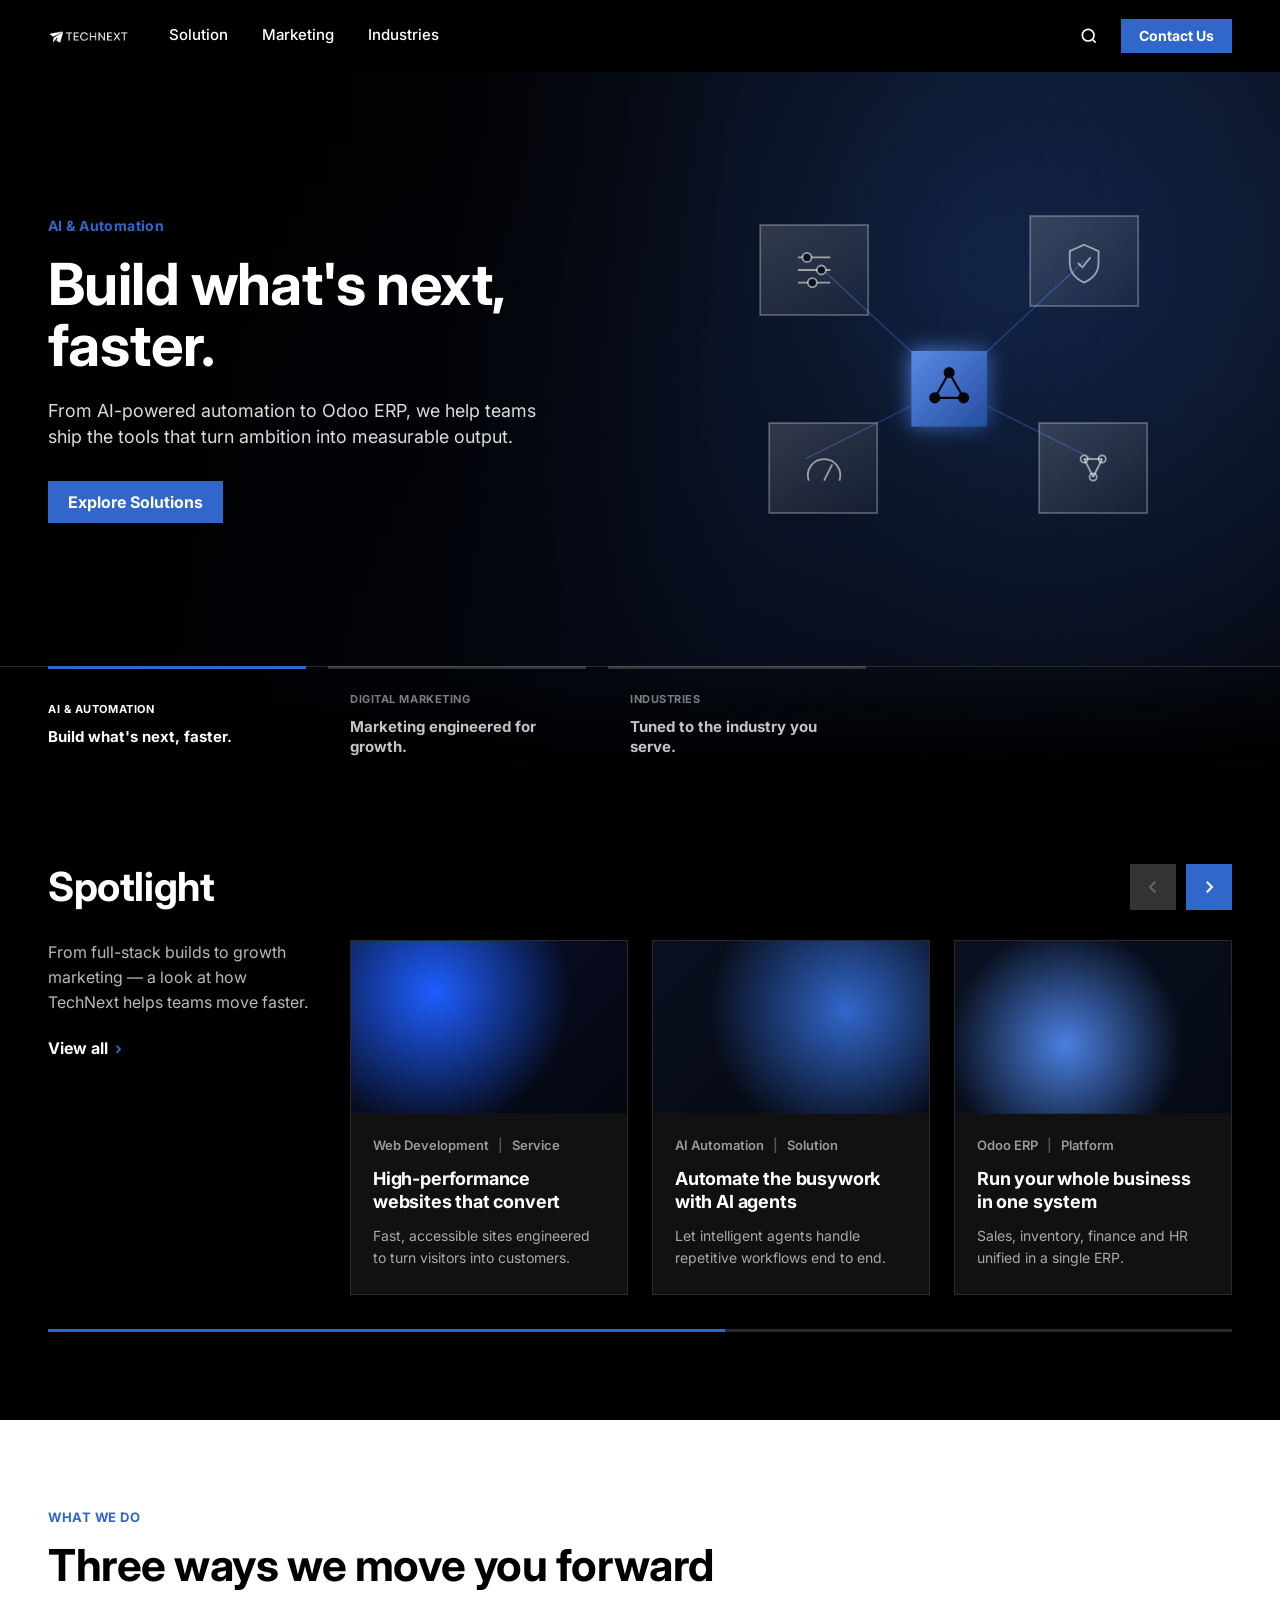
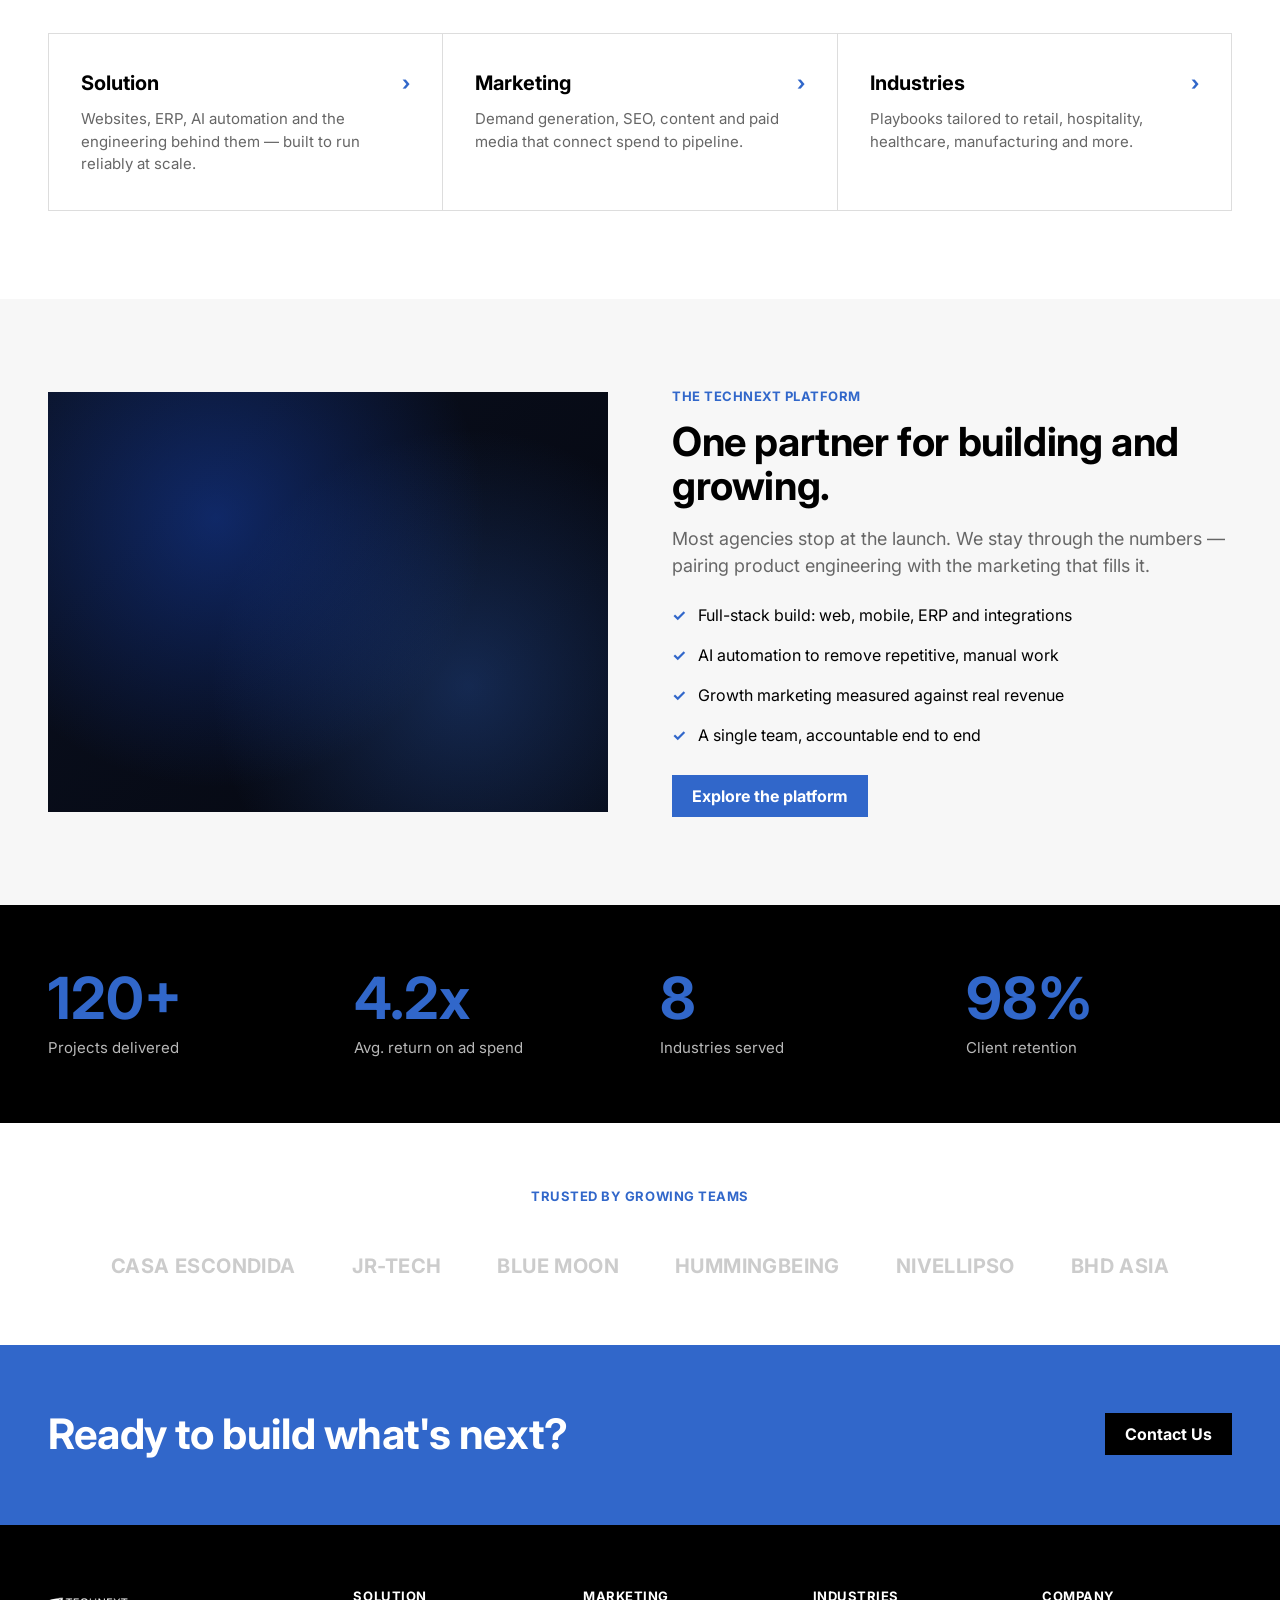
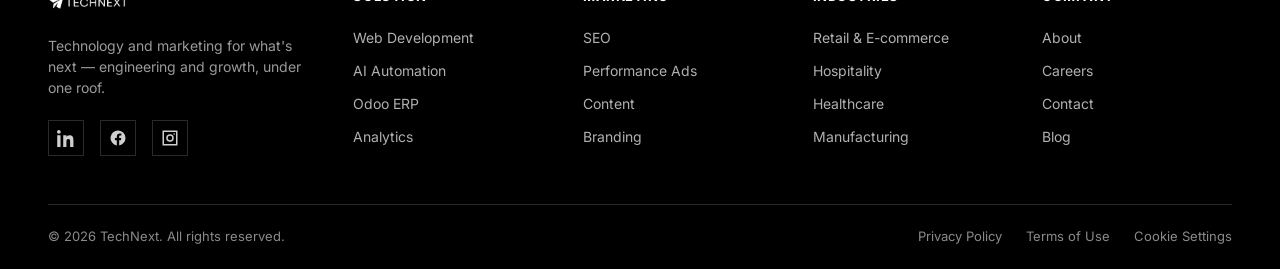
==== commit 27ab8f2b: "Switch accent palette to TechNext blue #3167ca (white-on-blue buttons; blue-family gradients) Co-Aut" ====
--- a/index.html
+++ b/index.html
@@ -56,9 +56,9 @@
 <!-- ===================== HERO (homepage transition) ===================== -->
 <section class="hero" data-hero aria-label="Featured">
   <!-- per-category background images (cross-fade with the active slide) -->
-  <div class="hero__bg active" style="background-image:radial-gradient(circle at 74% 30%,#76b90066,transparent 46%),radial-gradient(circle at 28% 82%,#1e5eff33,transparent 45%),linear-gradient(120deg,#04100a 0%,#0a150d 55%,#04060c 100%);"></div>
-  <div class="hero__bg" style="background-image:radial-gradient(circle at 76% 34%,#00b3c666,transparent 46%),radial-gradient(circle at 24% 78%,#1e5eff44,transparent 45%),linear-gradient(120deg,#04101a 0%,#06121c 55%,#03060c 100%);"></div>
-  <div class="hero__bg" style="background-image:radial-gradient(circle at 70% 28%,#7a4dff66,transparent 46%),radial-gradient(circle at 28% 80%,#1e5eff44,transparent 45%),linear-gradient(120deg,#0a0820 0%,#080b1c 55%,#040209 100%);"></div>
+  <div class="hero__bg active" style="background-image:radial-gradient(circle at 74% 30%,#3167ca66,transparent 46%),radial-gradient(circle at 28% 82%,#1e5eff33,transparent 45%),linear-gradient(120deg,#050a16 0%,#0a1020 55%,#04060c 100%);"></div>
+  <div class="hero__bg" style="background-image:radial-gradient(circle at 76% 34%,#2f8fd666,transparent 46%),radial-gradient(circle at 24% 78%,#1e5eff44,transparent 45%),linear-gradient(120deg,#04101a 0%,#06121c 55%,#03060c 100%);"></div>
+  <div class="hero__bg" style="background-image:radial-gradient(circle at 70% 28%,#4a80e066,transparent 46%),radial-gradient(circle at 28% 80%,#1e5eff44,transparent 45%),linear-gradient(120deg,#0a1020 0%,#080b1c 55%,#040209 100%);"></div>
   <div class="hero__scrim"></div>
   <div class="hero__inner">
     <div class="hero__stage">
@@ -94,15 +94,15 @@
             <stop offset="1" stop-color="#ffffff" stop-opacity=".04"/>
           </linearGradient>
           <linearGradient id="core" x1="0" y1="0" x2="1" y2="1">
-            <stop offset="0" stop-color="#9de021"/>
-            <stop offset="1" stop-color="#5c9300"/>
+            <stop offset="0" stop-color="#5a8ae8"/>
+            <stop offset="1" stop-color="#244e9e"/>
           </linearGradient>
           <filter id="glow" x="-50%" y="-50%" width="200%" height="200%">
             <feGaussianBlur stdDeviation="12" result="b"/><feMerge><feMergeNode in="b"/><feMergeNode in="SourceGraphic"/></feMerge>
           </filter>
         </defs>
         <!-- connecting lines -->
-        <g stroke="#76b900" stroke-opacity=".5" stroke-width="1.5" fill="none">
+        <g stroke="#3167ca" stroke-opacity=".5" stroke-width="1.5" fill="none">
           <path d="M140 120 L280 250"/><path d="M430 110 L280 250"/>
           <path d="M120 330 L280 250"/><path d="M440 330 L280 250"/>
         </g>
@@ -180,7 +180,7 @@
           </a>
 
           <a class="card" href="solution.html">
-            <div class="card__media"><div class="img" style="background-image:radial-gradient(circle at 70% 40%,#76b900,transparent 62%),linear-gradient(135deg,#0c1a05,#04070f);"></div></div>
+            <div class="card__media"><div class="img" style="background-image:radial-gradient(circle at 70% 40%,#3167ca,transparent 62%),linear-gradient(135deg,#0a1020,#04070f);"></div></div>
             <div class="card__body">
               <div class="card__meta">AI Automation <span class="sep">|</span> Solution</div>
               <h3 class="card__title">Automate the busywork with AI agents</h3>
@@ -189,7 +189,7 @@
           </a>
 
           <a class="card" href="solution.html">
-            <div class="card__media"><div class="img" style="background-image:radial-gradient(circle at 40% 60%,#7a4dff,transparent 60%),linear-gradient(135deg,#140a2a,#05040f);"></div></div>
+            <div class="card__media"><div class="img" style="background-image:radial-gradient(circle at 40% 60%,#4a80e0,transparent 60%),linear-gradient(135deg,#0a1020,#050a16);"></div></div>
             <div class="card__body">
               <div class="card__meta">Odoo ERP <span class="sep">|</span> Platform</div>
               <h3 class="card__title">Run your whole business in one system</h3>
@@ -198,7 +198,7 @@
           </a>
 
           <a class="card" href="marketing.html">
-            <div class="card__media"><div class="img" style="background-image:radial-gradient(circle at 60% 30%,#00b3c6,transparent 60%),linear-gradient(135deg,#04181c,#04070f);"></div></div>
+            <div class="card__media"><div class="img" style="background-image:radial-gradient(circle at 60% 30%,#2f8fd6,transparent 60%),linear-gradient(135deg,#0a1020,#04070f);"></div></div>
             <div class="card__body">
               <div class="card__meta">Performance Ads <span class="sep">|</span> Marketing</div>
               <h3 class="card__title">Paid media that pays its way back</h3>
@@ -207,7 +207,7 @@
           </a>
 
           <a class="card" href="marketing.html">
-            <div class="card__media"><div class="img" style="background-image:radial-gradient(circle at 35% 45%,#ff5a3c,transparent 60%),linear-gradient(135deg,#210a06,#0a0407);"></div></div>
+            <div class="card__media"><div class="img" style="background-image:radial-gradient(circle at 35% 45%,#5a8ae8,transparent 60%),linear-gradient(135deg,#0a1020,#050a16);"></div></div>
             <div class="card__body">
               <div class="card__meta">Branding <span class="sep">|</span> Service</div>
               <h3 class="card__title">Identity systems built to scale</h3>
@@ -216,7 +216,7 @@
           </a>
 
           <a class="card" href="solution.html">
-            <div class="card__media"><div class="img" style="background-image:radial-gradient(circle at 65% 55%,#76b900,transparent 60%),linear-gradient(135deg,#08130a,#04060c);"></div></div>
+            <div class="card__media"><div class="img" style="background-image:radial-gradient(circle at 65% 55%,#3167ca,transparent 60%),linear-gradient(135deg,#0a1020,#04060c);"></div></div>
             <div class="card__body">
               <div class="card__meta">Analytics <span class="sep">|</span> Solution</div>
               <h3 class="card__title">See what's working, in real time</h3>
@@ -259,7 +259,7 @@
 <section class="section bg-gray">
   <div class="container">
     <div class="split">
-      <div class="split__media reveal" style="background-image:radial-gradient(circle at 30% 30%,#1e5eff55,transparent 55%),radial-gradient(circle at 75% 70%,#76b90055,transparent 50%),linear-gradient(135deg,#0a1020,#05070f);"></div>
+      <div class="split__media reveal" style="background-image:radial-gradient(circle at 30% 30%,#1e5eff55,transparent 55%),radial-gradient(circle at 75% 70%,#3167ca55,transparent 50%),linear-gradient(135deg,#0a1020,#05070f);"></div>
       <div class="reveal" data-d="1">
         <div class="eyebrow">The TechNext platform</div>
         <h2>One partner for building and growing.</h2>
--- a/css/style.css
+++ b/css/style.css
@@ -1,7 +1,7 @@
 /* ==========================================================================
    TechNext — NVIDIA-style design system
-   Reference: www.nvidia.com  (green #76B900, NVIDIA Sans -> Inter/Arial,
-   sharp corners, bold black-on-green buttons, dark global nav)
+   Reference: www.nvidia.com layout, with TechNext blue accent #3167ca
+   (NVIDIA Sans -> Inter/Arial, sharp corners, white-on-blue buttons, dark nav)
    ========================================================================== */
 
 /* ---------- Reset ---------- */
@@ -23,10 +23,10 @@
 
 /* ---------- Design tokens ---------- */
 :root {
-  /* NVIDIA-exact brand */
-  --green: #76b900;          /* rgb(118,185,0)  */
-  --green-hover: #8bd60a;    /* brighter on hover, like NVIDIA */
-  --green-dark: #5c9300;
+  /* Brand accent — TechNext blue */
+  --accent: #3167ca;          /* rgb(49,103,202) */
+  --accent-hover: #2b5bb5;    /* darker on hover (keeps white text readable) */
+  --accent-dark: #244e9e;
 
   --black: #000000;
   --near-black: #0a0a0a;
@@ -78,7 +78,7 @@
   font-weight: 700;
   letter-spacing: 0.04em;
   text-transform: uppercase;
-  color: var(--green);
+  color: var(--accent);
   margin-bottom: 14px;
 }
 
@@ -110,8 +110,8 @@
               border-color .18s var(--ease), transform .18s var(--ease);
   white-space: nowrap;
 }
-.btn--primary { background: var(--green); color: var(--black); }
-.btn--primary:hover { background: var(--green-hover); }
+.btn--primary { background: var(--accent); color: var(--white); }
+.btn--primary:hover { background: var(--accent-hover); }
 
 .btn--dark { background: var(--black); color: var(--white); }
 .btn--dark:hover { background: #333; }
@@ -135,7 +135,7 @@
   font-weight: 700;
   color: var(--black);
 }
-.btn-link .arw { color: var(--green); transition: transform .18s var(--ease); font-weight: 700; }
+.btn-link .arw { color: var(--accent); transition: transform .18s var(--ease); font-weight: 700; }
 .btn-link:hover .arw { transform: translateX(4px); }
 .bg-dark .btn-link { color: var(--white); }
 
@@ -181,12 +181,12 @@
   position: absolute;
   left: 0; right: 0; bottom: 18px;
   height: 3px;
-  background: var(--green);
+  background: var(--accent);
   transform: scaleX(0);
   transform-origin: left;
   transition: transform .2s var(--ease);
 }
-.nav a:hover { color: var(--green); }
+.nav a:hover { color: var(--accent); }
 .nav a:hover::after,
 .nav a.active::after { transform: scaleX(1); }
 .nav a.active { color: var(--white); }
@@ -200,7 +200,7 @@
   width: 24px; height: 24px;
   transition: color .15s var(--ease);
 }
-.icon-btn:hover { color: var(--green); }
+.icon-btn:hover { color: var(--accent); }
 .header .btn--primary { padding: 10px 18px; font-size: 14px; }
 
 .hamburger { display: none; color: var(--white); width: 28px; height: 28px; }
@@ -248,7 +248,7 @@
 .hero__slide.active { position: relative; opacity: 1; visibility: visible; }
 .hero__cat {
   font-size: 14px; font-weight: 700; letter-spacing: .03em;
-  color: var(--green); margin-bottom: 18px;
+  color: var(--accent); margin-bottom: 18px;
 }
 .hero__title {
   color: var(--white);
@@ -304,7 +304,7 @@
 .hero__tab:first-child .bar { left: 0; }
 .hero__tab .bar span {
   display: block; height: 100%; width: 100%;
-  background: var(--green); transform: scaleX(0); transform-origin: left;
+  background: var(--accent); transform: scaleX(0); transform-origin: left;
 }
 .hero__tab.active .bar span { animation: heroFill 6s linear forwards; }
 .hero__tab .t-cat {
@@ -335,12 +335,12 @@
 .carousel__nav { display: flex; gap: 10px; flex-shrink: 0; }
 .carousel__btn {
   width: 46px; height: 46px;
-  background: var(--green);
-  color: var(--black);
+  background: var(--accent);
+  color: var(--white);
   display: flex; align-items: center; justify-content: center;
   transition: background-color .15s var(--ease), color .15s var(--ease);
 }
-.carousel__btn:hover { background: var(--green-hover); }
+.carousel__btn:hover { background: var(--accent-hover); }
 .carousel__btn[disabled] { background: #c9c9c9; color: #fff; cursor: default; pointer-events: none; }
 .bg-dark .carousel__btn[disabled] { background: #333; color: #666; }
 
@@ -395,7 +395,7 @@
 .bg-dark .card__meta .sep { color: #555; }
 .card__title { font-size: 18px; line-height: 1.28; margin-bottom: 12px; }
 .bg-dark .card__title { color: var(--white); }
-.card:hover .card__title { color: var(--green); }
+.card:hover .card__title { color: var(--accent); }
 .card__desc { font-size: 14px; line-height: 1.55; color: var(--gray-600); }
 .bg-dark .card__desc { color: #a9a9a9; }
 
@@ -406,7 +406,7 @@
 .bg-dark .carousel__progress { background: #2a2a2a; }
 .carousel__progress span {
   position: absolute; top: 0; left: 0; height: 100%;
-  background: var(--green);
+  background: var(--accent);
   transition: left .5s var(--ease), width .5s var(--ease);
 }
 
@@ -425,7 +425,7 @@
 .qlink:hover { background: var(--gray-100); }
 .bg-dark .qlink:hover { background: var(--surface); }
 .qlink__title { display: flex; align-items: center; justify-content: space-between; font-size: 20px; font-weight: 700; }
-.qlink__title .arw { color: var(--green); transition: transform .18s var(--ease); }
+.qlink__title .arw { color: var(--accent); transition: transform .18s var(--ease); }
 .qlink:hover .qlink__title .arw { transform: translateX(5px); }
 .qlink p { color: var(--gray-600); font-size: 15px; }
 .bg-dark .qlink p { color: #a9a9a9; }
@@ -440,11 +440,11 @@
 .bg-dark .split p { color: #b8b8b8; }
 .feature-list { display: flex; flex-direction: column; gap: 16px; margin-bottom: 28px; }
 .feature-list li { display: flex; gap: 12px; align-items: flex-start; font-size: 16px; }
-.feature-list .tick { color: var(--green); font-weight: 700; flex-shrink: 0; }
+.feature-list .tick { color: var(--accent); font-weight: 700; flex-shrink: 0; }
 
 /* stat row */
 .stats { display: grid; grid-template-columns: repeat(4, 1fr); gap: 40px; }
-.stat__num { font-size: clamp(38px, 5vw, 58px); font-weight: 700; color: var(--green); line-height: 1; }
+.stat__num { font-size: clamp(38px, 5vw, 58px); font-weight: 700; color: var(--accent); line-height: 1; }
 .stat__label { margin-top: 10px; color: var(--gray-600); font-size: 15px; }
 .bg-dark .stat__label { color: #b8b8b8; }
 
@@ -456,8 +456,8 @@
    CTA band
    ========================================================================== */
 .cta-band {
-  background: var(--green);
-  color: var(--black);
+  background: var(--accent);
+  color: var(--white);
   padding: 66px 0;
 }
 .cta-band .inner { display: flex; align-items: center; justify-content: space-between; gap: 32px; flex-wrap: wrap; }
@@ -467,13 +467,13 @@
 /* ==========================================================================
    Footer
    ========================================================================== */
-.footer { background: var(--black); color: #cfcfcf; border-top: 3px solid var(--green); }
+.footer { background: var(--black); color: #cfcfcf; border-top: 3px solid var(--accent); }
 .footer__top { padding: 64px 0 48px; display: grid; grid-template-columns: 1.4fr repeat(4, 1fr); gap: 40px; }
 .footer__brand img { height: 26px; margin-bottom: 20px; }
 .footer__brand p { color: #9a9a9a; font-size: 14px; max-width: 280px; }
 .footer__col h4 { color: var(--white); font-size: 13px; text-transform: uppercase; letter-spacing: .04em; margin-bottom: 18px; }
 .footer__col a { display: block; color: #b0b0b0; font-size: 14px; padding: 6px 0; transition: color .15s var(--ease); }
-.footer__col a:hover { color: var(--green); }
+.footer__col a:hover { color: var(--accent); }
 
 .footer__social { display: flex; gap: 16px; margin-top: 22px; }
 .footer__social a {
@@ -481,7 +481,7 @@
   display: flex; align-items: center; justify-content: center; color: #cfcfcf;
   transition: all .15s var(--ease);
 }
-.footer__social a:hover { background: var(--green); color: var(--black); border-color: var(--green); }
+.footer__social a:hover { background: var(--accent); color: var(--white); border-color: var(--accent); }
 
 .footer__bottom {
   border-top: 1px solid var(--line-dark);
@@ -491,7 +491,7 @@
   font-size: 13px; color: #8a8a8a;
 }
 .footer__bottom nav { display: flex; gap: 24px; flex-wrap: wrap; }
-.footer__bottom nav a:hover { color: var(--green); }
+.footer__bottom nav a:hover { color: var(--accent); }
 
 /* ==========================================================================
    Page hero (interior pages)
@@ -506,7 +506,7 @@
 .page-hero__grid {
   position: absolute; inset: 0;
   background-image:
-    radial-gradient(circle at 78% 20%, rgba(118,185,0,.28), transparent 42%),
+    radial-gradient(circle at 78% 20%, rgba(49,103,202,.28), transparent 42%),
     linear-gradient(120deg, #000 0%, #0b0b0b 60%, #0f1a00 100%);
 }
 .page-hero .container { position: relative; }
@@ -523,12 +523,12 @@
 .contact-info__item { display: flex; gap: 16px; align-items: flex-start; }
 .contact-info__ico {
   width: 44px; height: 44px; flex-shrink: 0;
-  background: var(--gray-100); color: var(--green);
+  background: var(--gray-100); color: var(--accent);
   display: flex; align-items: center; justify-content: center;
 }
 .contact-info__item h4 { font-size: 15px; margin-bottom: 4px; }
 .contact-info__item p, .contact-info__item a { color: var(--gray-600); font-size: 15px; }
-.contact-info__item a:hover { color: var(--green); }
+.contact-info__item a:hover { color: var(--accent); }
 
 .contact-form { background: var(--gray-100); padding: 40px; border: 1px solid var(--line); }
 .field { margin-bottom: 20px; }
@@ -541,13 +541,13 @@
 }
 .field textarea { resize: vertical; min-height: 130px; }
 .field input:focus, .field textarea:focus {
-  outline: none; border-color: var(--green); box-shadow: 0 0 0 3px rgba(118,185,0,.18);
+  outline: none; border-color: var(--accent); box-shadow: 0 0 0 3px rgba(49,103,202,.18);
 }
 .field-row { display: grid; grid-template-columns: 1fr 1fr; gap: 20px; }
 .contact-form .btn { width: 100%; justify-content: center; }
 .form-note {
   margin-top: 18px; padding: 14px 16px; font-size: 14px;
-  background: rgba(118,185,0,.12); border-left: 3px solid var(--green); color: var(--gray-700);
+  background: rgba(49,103,202,.12); border-left: 3px solid var(--accent); color: var(--gray-700);
 }
 
 /* ==========================================================================
@@ -561,8 +561,8 @@
 .prose p { color: var(--gray-700); margin-bottom: 16px; line-height: 1.7; }
 .prose ul { margin: 0 0 16px 0; padding-left: 22px; list-style: disc; }
 .prose li { color: var(--gray-700); margin-bottom: 8px; line-height: 1.6; }
-.prose a { color: var(--green-dark); text-decoration: underline; }
-.prose a:hover { color: var(--green); }
+.prose a { color: var(--accent-dark); text-decoration: underline; }
+.prose a:hover { color: var(--accent); }
 
 /* ==========================================================================
    Scroll reveal
@@ -597,7 +597,7 @@
 .drawer__head { display: flex; align-items: center; justify-content: space-between; margin-bottom: 30px; }
 .drawer__head img { height: 24px; }
 .drawer__nav a { color: var(--white); font-size: 20px; font-weight: 600; padding: 16px 0; border-bottom: 1px solid var(--line-dark); display: block; }
-.drawer__nav a:hover { color: var(--green); }
+.drawer__nav a:hover { color: var(--accent); }
 .drawer .btn { margin-top: 26px; justify-content: center; }
 
 /* ==========================================================================
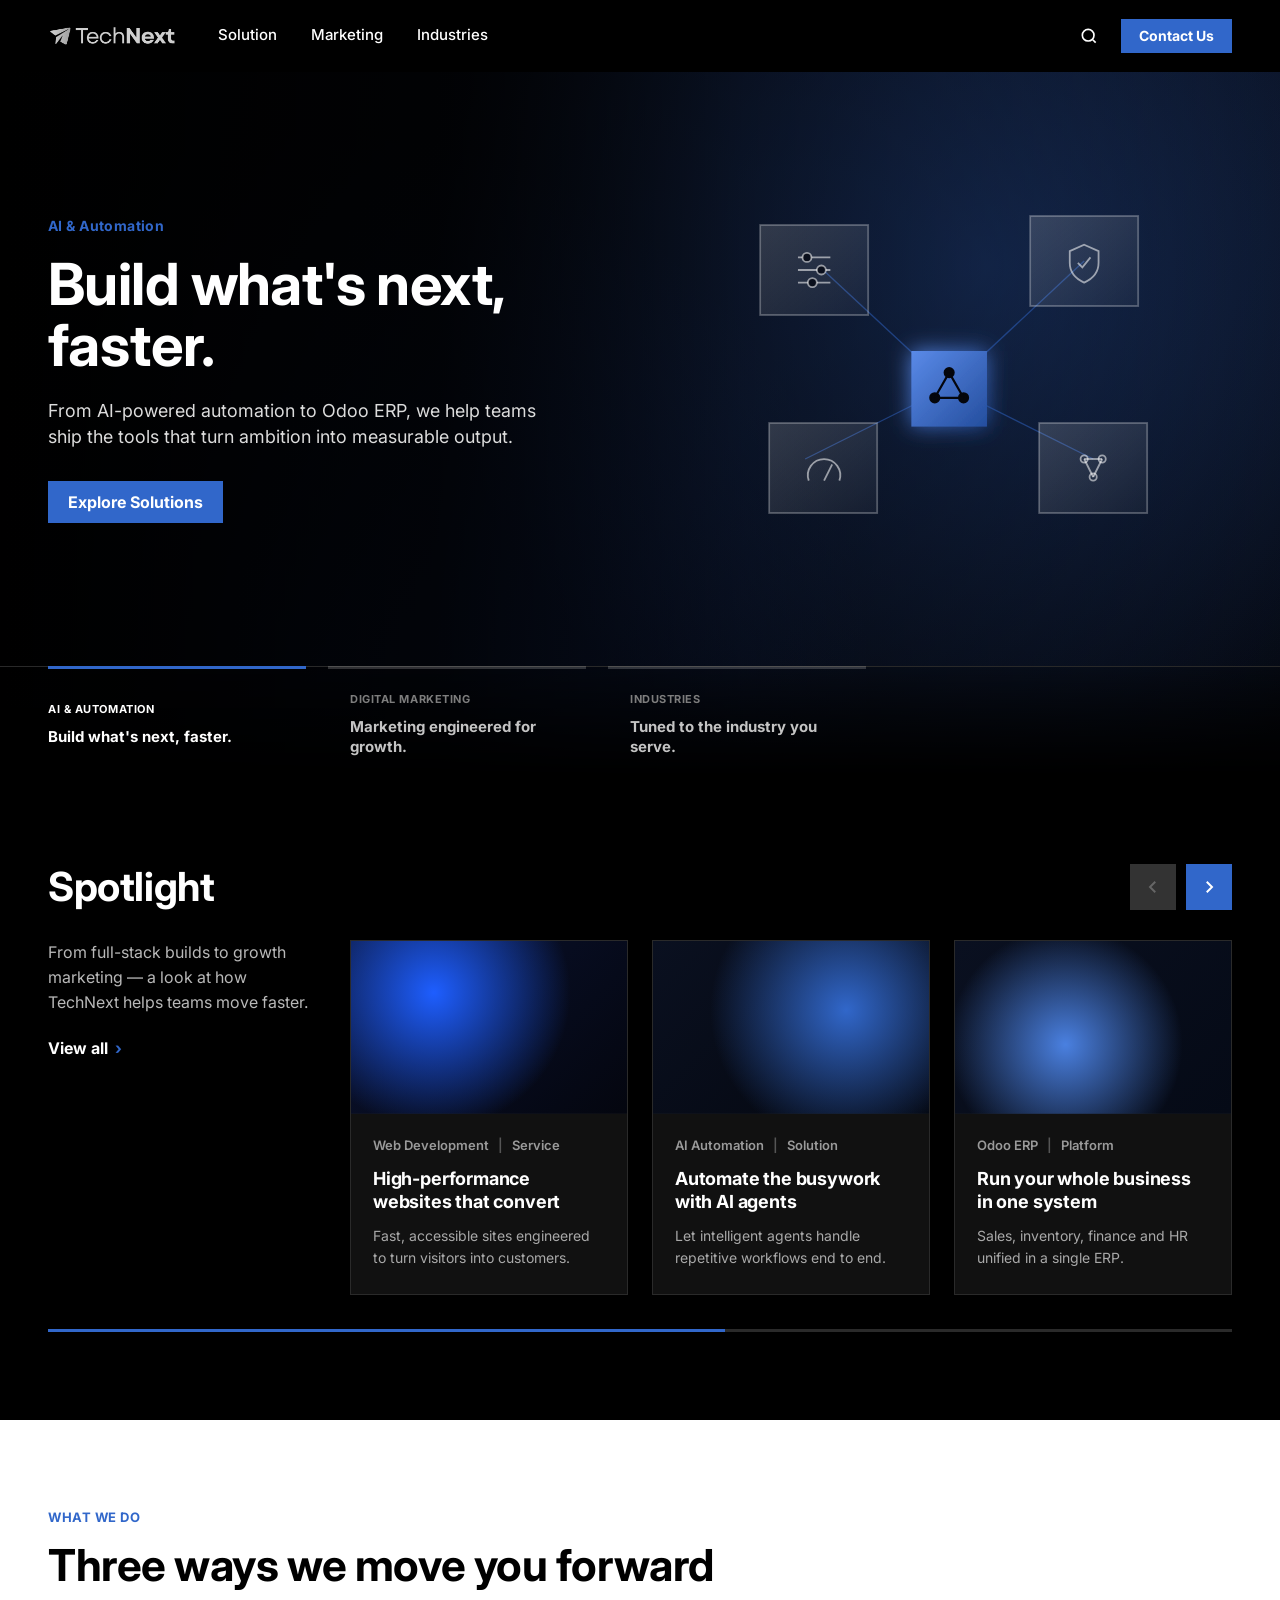
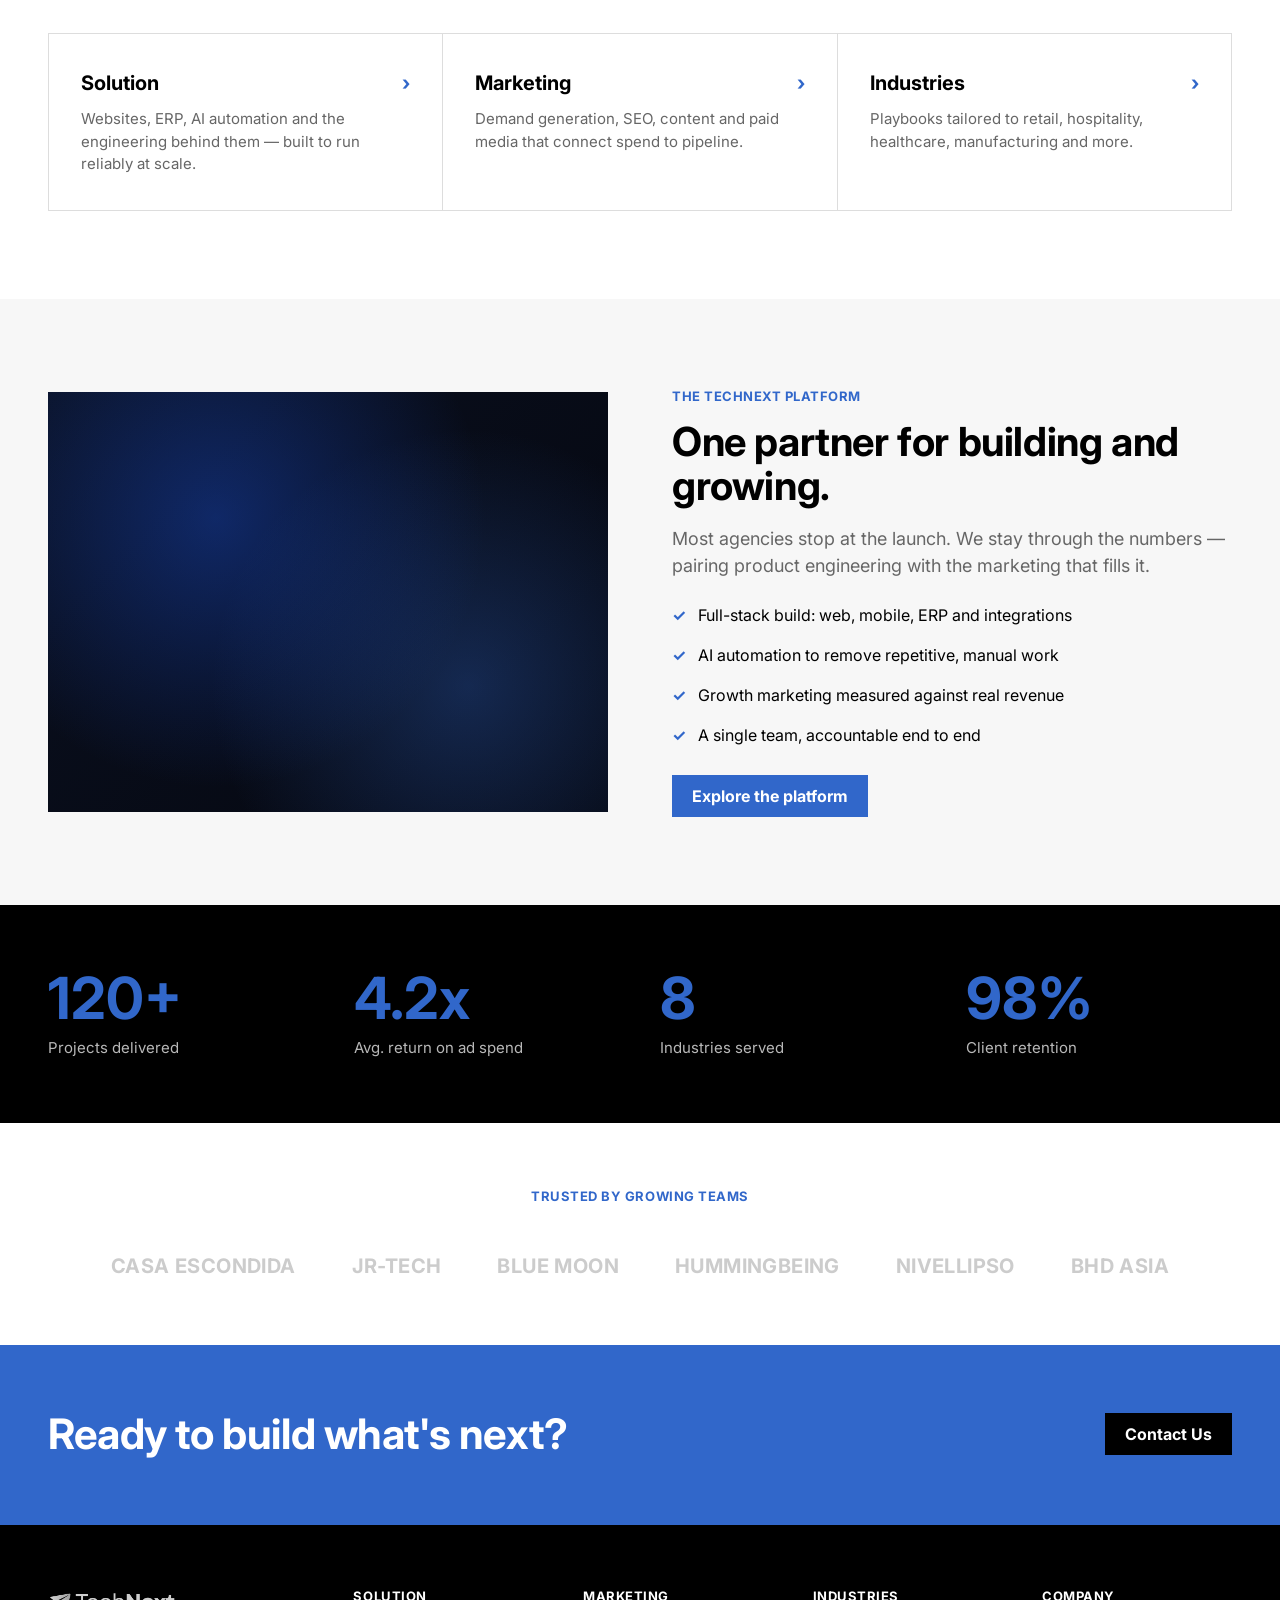
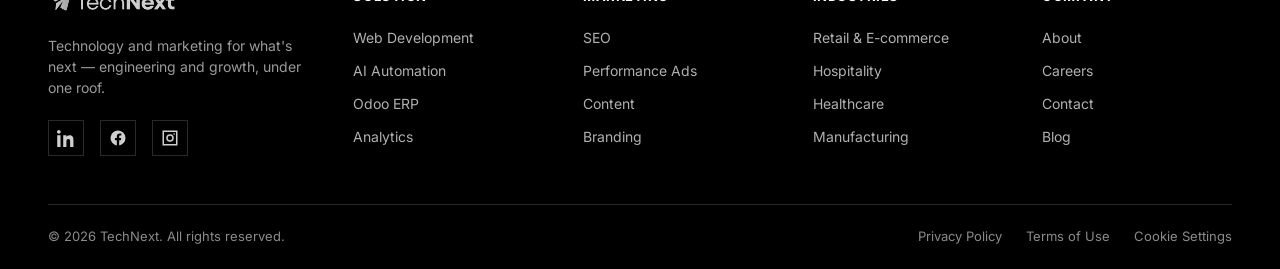
==== commit aa9c60db: "Update header/footer logo to new TechNext logo (white version for dark bg; keep blue variant) Co-Aut" ====
--- a/index.html
+++ b/index.html
@@ -16,7 +16,7 @@
 <header class="header" data-header>
   <div class="header__inner">
     <a class="brand" href="index.html" aria-label="TechNext home">
-      <img src="assets/technext-logo-white.png" alt="TechNext" />
+      <img src="assets/technext-logo.png" alt="TechNext" />
     </a>
     <nav class="nav">
       <a href="solution.html">Solution</a>
@@ -39,7 +39,7 @@
 <div class="drawer" data-drawer>
   <div class="drawer__panel">
     <div class="drawer__head">
-      <img src="assets/technext-logo-white.png" alt="TechNext" />
+      <img src="assets/technext-logo.png" alt="TechNext" />
       <button class="icon-btn" data-drawer-close aria-label="Close menu">
         <svg width="26" height="26" viewBox="0 0 24 24" fill="none" stroke="currentColor" stroke-width="2"><path d="M6 6l12 12M18 6L6 18"/></svg>
       </button>
@@ -313,7 +313,7 @@
   <div class="container">
     <div class="footer__top">
       <div class="footer__brand">
-        <img src="assets/technext-logo-white.png" alt="TechNext" />
+        <img src="assets/technext-logo.png" alt="TechNext" />
         <p>Technology and marketing for what's next — engineering and growth, under one roof.</p>
         <div class="footer__social">
           <a href="#" aria-label="LinkedIn"><svg width="18" height="18" viewBox="0 0 24 24" fill="currentColor"><path d="M4.98 3.5A2.5 2.5 0 1 1 0 3.5a2.5 2.5 0 0 1 4.98 0zM.3 8.3h4.4V24H.3zM8.3 8.3h4.2v2.15h.06c.58-1.1 2-2.25 4.12-2.25 4.4 0 5.22 2.9 5.22 6.68V24h-4.4v-6.9c0-1.65-.03-3.77-2.3-3.77-2.3 0-2.65 1.8-2.65 3.65V24H8.3z"/></svg></a>
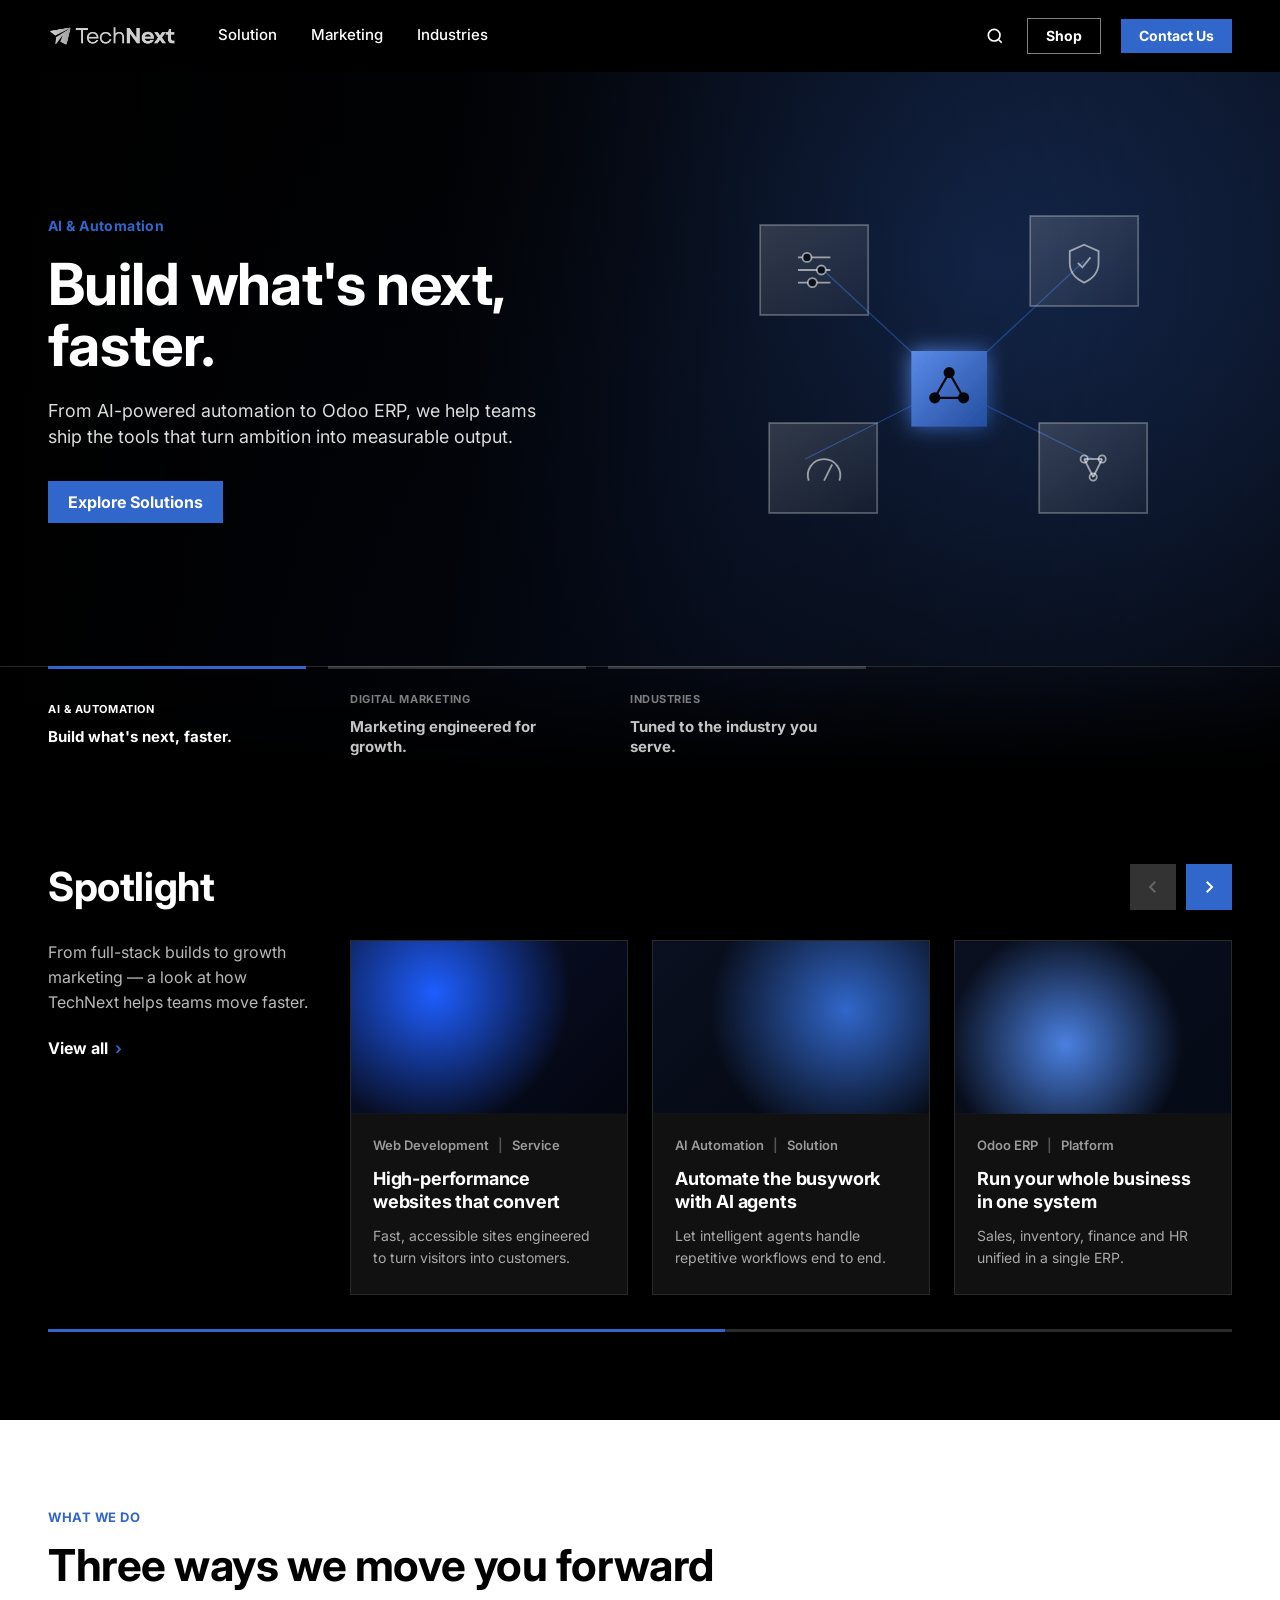
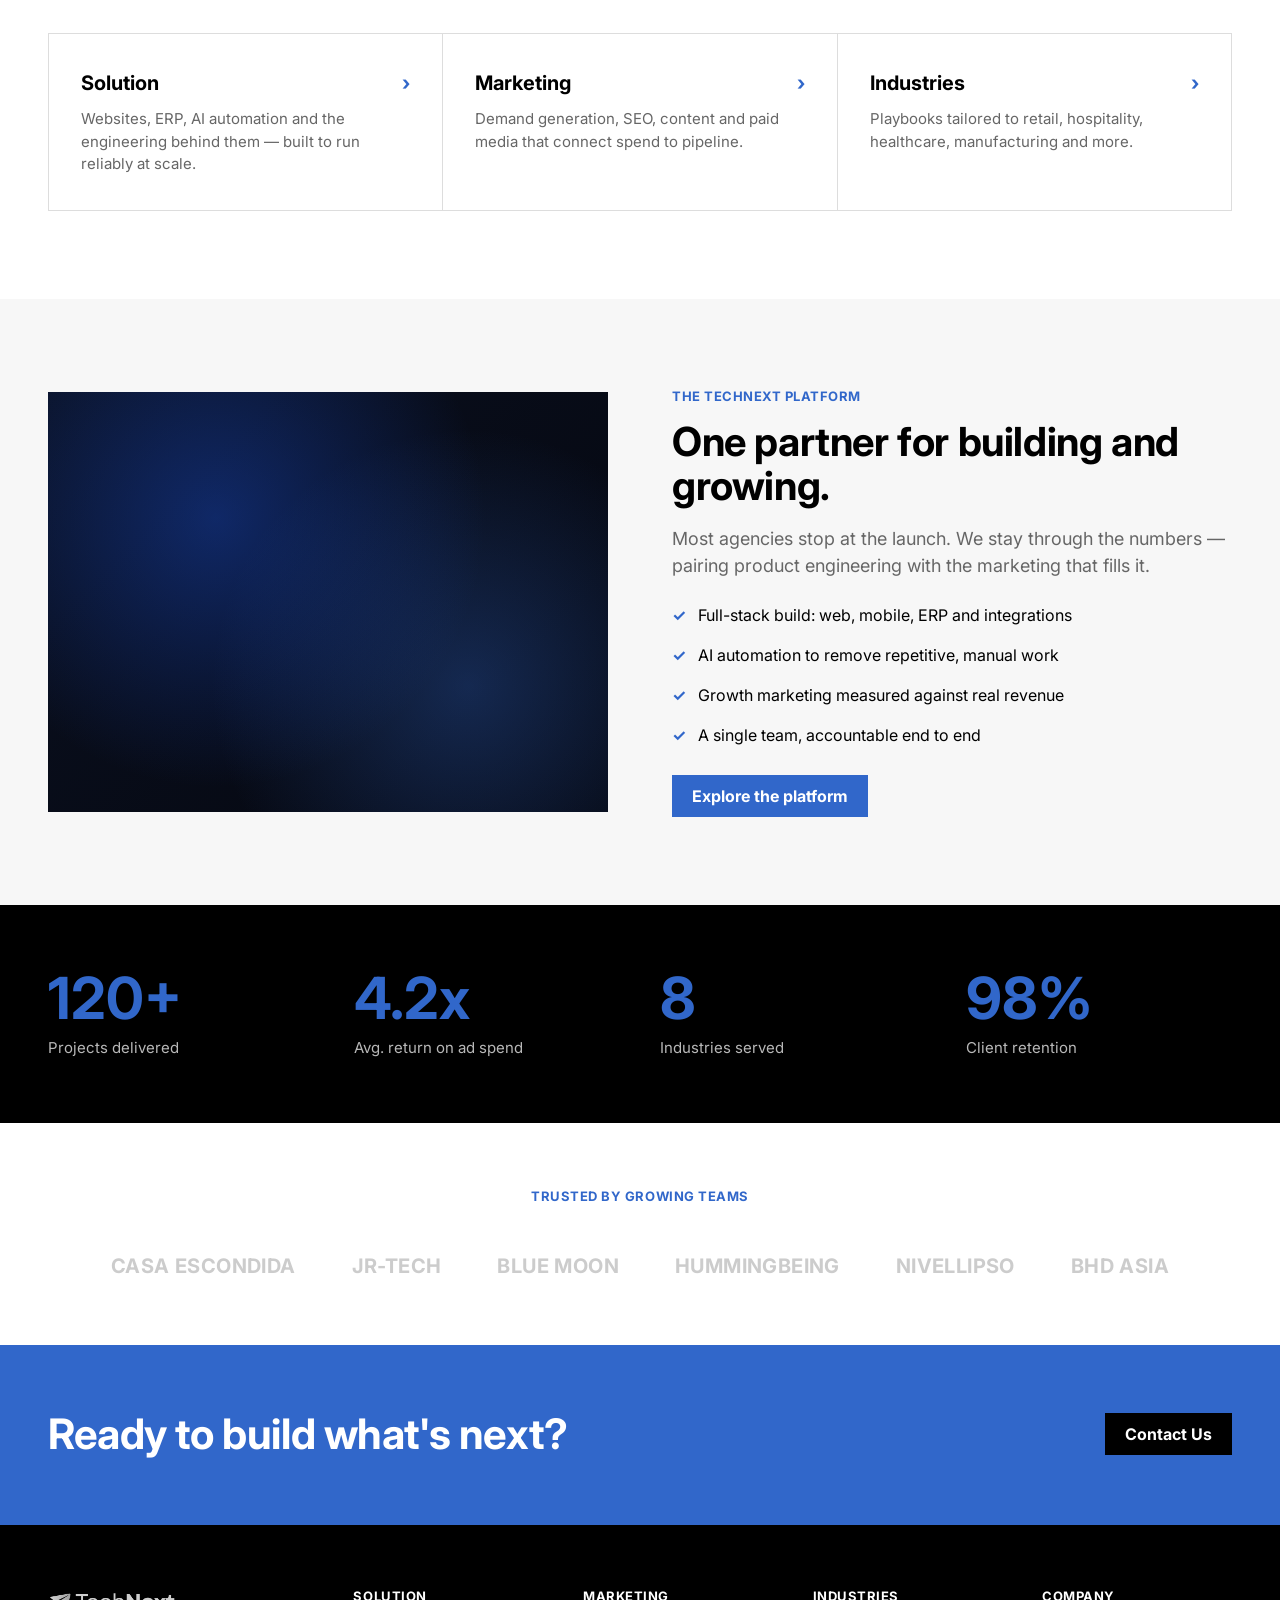
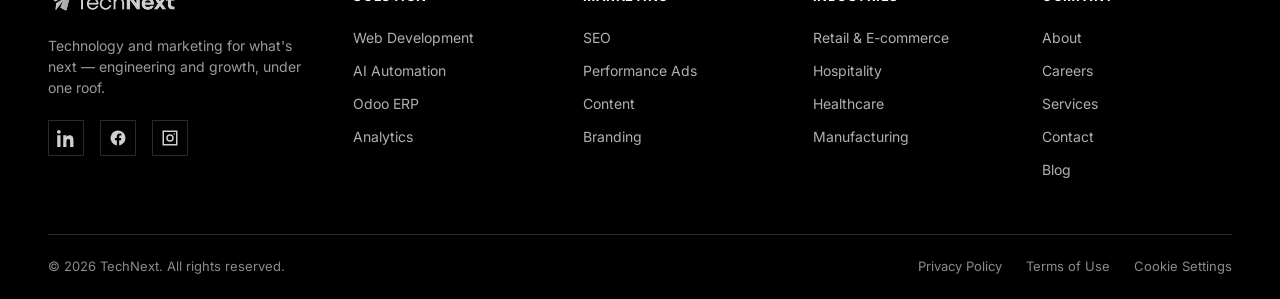
==== commit e37a679c: "Add Services page (add-to-quote = quotation request) + Shop button beside Contact - New service.html" ====
--- a/index.html
+++ b/index.html
@@ -27,6 +27,7 @@
       <a href="#" class="icon-btn" aria-label="Search">
         <svg width="20" height="20" viewBox="0 0 24 24" fill="none" stroke="currentColor" stroke-width="2"><circle cx="11" cy="11" r="7"/><path d="m20 20-3.5-3.5"/></svg>
       </a>
+      <a href="service.html" class="btn btn--outline">Shop</a>
       <a href="contact.html" class="btn btn--primary">Contact Us</a>
     </div>
     <button class="hamburger" data-drawer-open aria-label="Open menu">
@@ -49,6 +50,7 @@
       <a href="marketing.html">Marketing</a>
       <a href="industries.html">Industries</a>
     </nav>
+    <a href="service.html" class="btn btn--outline" data-drawer-close>Shop</a>
     <a href="contact.html" class="btn btn--primary" data-drawer-close>Contact Us</a>
   </div>
 </div>
@@ -346,6 +348,7 @@
         <h4>Company</h4>
         <a href="#">About</a>
         <a href="#">Careers</a>
+        <a href="service.html">Services</a>
         <a href="contact.html">Contact</a>
         <a href="#">Blog</a>
       </div>
--- a/css/style.css
+++ b/css/style.css
@@ -565,6 +565,99 @@
 .prose a:hover { color: var(--accent); }
 
 /* ==========================================================================
+   Header/drawer secondary (outline) button on dark bg  (e.g. Shop)
+   ========================================================================== */
+.header .btn--outline { padding: 10px 18px; font-size: 14px; color: var(--white); border-color: rgba(255,255,255,.5); }
+.header .btn--outline:hover { background: var(--white); color: var(--black); border-color: var(--white); }
+.drawer .btn--outline { color: var(--white); border-color: rgba(255,255,255,.5); }
+.drawer .btn--outline:hover { background: var(--white); color: var(--black); border-color: var(--white); }
+
+/* ==========================================================================
+   Service / shop page — list of services with add-to-quote
+   ========================================================================== */
+.svc-cat__head { display: flex; align-items: center; gap: 14px; flex-wrap: wrap; margin-bottom: 8px; }
+.svc-cat__note {
+  font-size: 11px; font-weight: 700; letter-spacing: .04em; text-transform: uppercase;
+  color: var(--accent); border: 1px solid var(--accent); padding: 3px 9px;
+}
+.svc-intro { color: var(--gray-600); font-size: 17px; max-width: 640px; margin-bottom: 34px; }
+.bg-dark .svc-intro { color: #b8b8b8; }
+
+.svc-list { border-top: 1px solid var(--line); }
+.bg-dark .svc-list { border-color: var(--line-dark); }
+.svc-item {
+  display: flex; align-items: center; gap: 28px;
+  padding: 22px 4px; border-bottom: 1px solid var(--line);
+  transition: background-color .15s var(--ease);
+}
+.bg-dark .svc-item { border-color: var(--line-dark); }
+.svc-item:hover { background: var(--gray-100); }
+.bg-dark .svc-item:hover { background: var(--surface); }
+.svc-item__info { flex: 1; min-width: 0; }
+.svc-item__info h3 { font-size: 19px; margin-bottom: 6px; display: flex; align-items: center; gap: 10px; flex-wrap: wrap; }
+.svc-item__info p { color: var(--gray-600); font-size: 15px; }
+.bg-dark .svc-item__info p { color: #a9a9a9; }
+.svc-badge {
+  font-size: 10px; font-weight: 700; letter-spacing: .04em; text-transform: uppercase;
+  color: var(--gray-500); border: 1px solid var(--gray-300); padding: 2px 7px;
+}
+.svc-add {
+  flex-shrink: 0; background: var(--accent); color: var(--white);
+  font-weight: 700; font-size: 14px; padding: 11px 18px; border-radius: 0;
+  display: inline-flex; align-items: center; gap: 7px;
+  transition: background-color .15s var(--ease), color .15s var(--ease), box-shadow .15s var(--ease);
+}
+.svc-add:hover { background: var(--accent-hover); }
+.svc-add.is-added { background: transparent; color: var(--accent); box-shadow: inset 0 0 0 1.5px var(--accent); }
+
+/* floating quote button */
+.quote-fab {
+  position: fixed; right: 24px; bottom: 24px; z-index: 900;
+  display: inline-flex; align-items: center; gap: 10px;
+  background: var(--accent); color: var(--white);
+  font-weight: 700; font-size: 15px; padding: 14px 20px; border-radius: 0;
+  box-shadow: 0 10px 28px rgba(0,0,0,.28); transition: background-color .15s var(--ease);
+}
+.quote-fab:hover { background: var(--accent-hover); }
+.quote-fab__count {
+  background: var(--white); color: var(--accent); font-size: 13px; font-weight: 700;
+  min-width: 22px; height: 22px; display: inline-flex; align-items: center; justify-content: center; padding: 0 6px;
+}
+
+/* quote panel (slide-in) */
+.quote-panel {
+  position: fixed; inset: 0; z-index: 1200; background: rgba(0,0,0,.6);
+  opacity: 0; visibility: hidden; transition: opacity .25s var(--ease), visibility .25s;
+}
+.quote-panel.open { opacity: 1; visibility: visible; }
+.quote-panel__inner {
+  position: absolute; top: 0; right: 0; height: 100%; width: min(94vw, 420px);
+  background: var(--white); transform: translateX(100%); transition: transform .3s var(--ease);
+  display: flex; flex-direction: column;
+}
+.quote-panel.open .quote-panel__inner { transform: none; }
+.quote-panel__head { display: flex; align-items: center; justify-content: space-between; padding: 22px 24px; border-bottom: 1px solid var(--line); }
+.quote-panel__head h3 { font-size: 18px; }
+.quote-panel__close { font-size: 26px; line-height: 1; color: var(--gray-600); width: 30px; height: 30px; }
+.quote-panel__close:hover { color: var(--black); }
+.quote-list { flex: 1 1 auto; overflow: auto; padding: 6px 24px; }
+.quote-line { display: flex; align-items: center; justify-content: space-between; gap: 12px; padding: 13px 0; border-bottom: 1px solid var(--line); }
+.quote-line .qn { font-weight: 600; font-size: 15px; }
+.quote-line .qc { font-size: 12px; color: var(--gray-500); margin-top: 2px; }
+.quote-remove { color: var(--gray-500); font-size: 20px; line-height: 1; width: 28px; height: 28px; flex-shrink: 0; }
+.quote-remove:hover { color: #c0392b; }
+.quote-empty { color: var(--gray-500); padding: 26px 0; font-size: 15px; }
+.quote-form { flex-shrink: 0; padding: 18px 24px 24px; border-top: 1px solid var(--line); background: var(--gray-100); }
+.quote-form .field { margin-bottom: 14px; }
+.quote-form .btn { width: 100%; justify-content: center; }
+
+@media (max-width: 560px) {
+  .svc-item { flex-direction: column; align-items: flex-start; gap: 14px; }
+  .svc-add { width: 100%; justify-content: center; }
+  .quote-fab { right: 16px; bottom: 16px; padding: 12px 16px; font-size: 14px; }
+}
+
+/* ==========================================================================
    Scroll reveal
    ========================================================================== */
 .reveal { opacity: 0; transform: translateY(28px); transition: opacity .7s var(--ease), transform .7s var(--ease); }
@@ -576,6 +669,9 @@
 @media (prefers-reduced-motion: reduce) {
   * { animation: none !important; transition: none !important; }
   .reveal { opacity: 1; transform: none; }
+  /* keep the hero loop alive even under reduced-motion (explicitly requested) */
+  .hero__slide { transition: opacity .6s var(--ease) !important; }
+  .hero__tab.active .bar span { animation: heroFill 6s linear forwards !important; }
 }
 
 /* ==========================================================================
